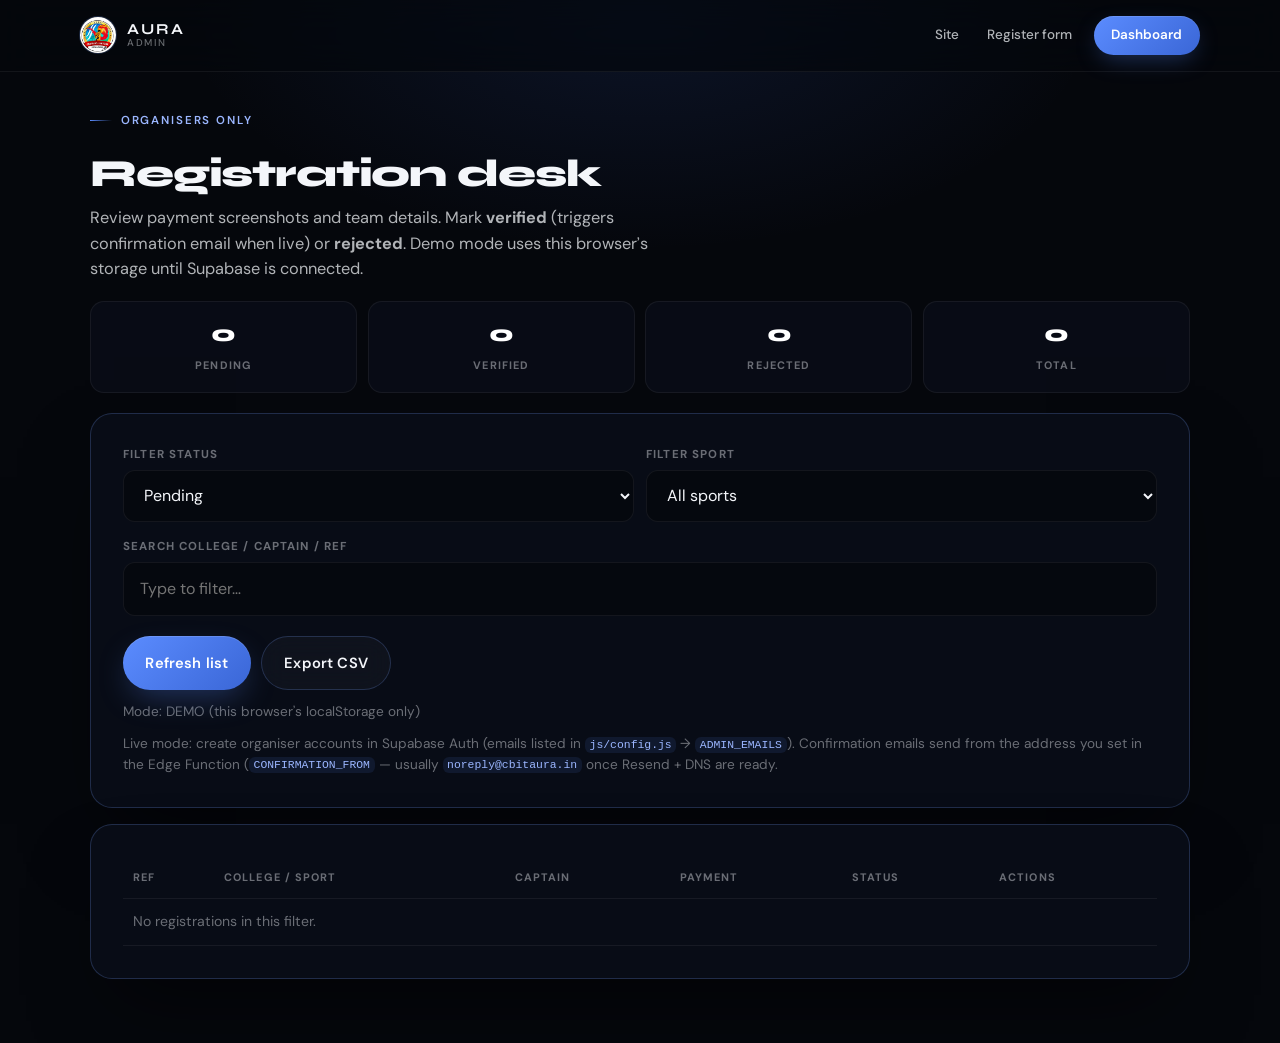
==== admin.html @ 7eddf004 "Hero logo-first montage, student coordinators, full reg pipeline - Rebuild hero: auditorium AURA smo" ====
<!DOCTYPE html>
<html lang="en">
  <head>
    <meta charset="UTF-8" />
    <meta name="viewport" content="width=device-width, initial-scale=1, viewport-fit=cover" />
    <title>Admin · AURA 2026 registrations</title>
    <meta name="robots" content="noindex, nofollow" />
    <meta name="theme-color" content="#05080f" />
    <link
      href="https://fonts.googleapis.com/css2?family=DM+Sans:wght@400;500;600;700&family=Outfit:wght@600;700&family=Syne:wght@700;800&display=swap"
      rel="stylesheet"
    />
    <link rel="stylesheet" href="css/styles.css" />
    <link rel="icon" href="assets/logo-kreeda.png" type="image/png" />
  </head>
  <body>
    <header class="nav scrolled">
      <div class="nav-inner">
        <a class="brand" href="index.html">
          <img src="assets/logo-kreeda.png" alt="" width="36" height="36" />
          <span class="brand-text"><strong>AURA</strong><span>Admin</span></span>
        </a>
        <nav class="nav-links">
          <a href="index.html">Site</a>
          <a href="register.html">Register form</a>
          <a class="nav-cta" href="admin.html">Dashboard</a>
        </nav>
      </div>
    </header>

    <main class="page-shell">
      <div class="container" style="max-width: 1100px">
        <p class="eyebrow">Organisers only</p>
        <h1 class="reg-page-title" style="font-size: clamp(1.7rem, 4vw, 2.4rem)">Registration desk</h1>
        <p class="reg-page-lead" style="margin-bottom: 1.25rem">
          Review payment screenshots and team details. Mark <strong>verified</strong> (triggers confirmation email when live)
          or <strong>rejected</strong>. Demo mode uses this browser’s storage until Supabase is connected.
        </p>

        <div class="admin-stats" id="admin-stats" aria-live="polite">
          <div class="admin-stat"><span class="n" id="stat-pending">0</span><span class="l">Pending</span></div>
          <div class="admin-stat"><span class="n" id="stat-verified">0</span><span class="l">Verified</span></div>
          <div class="admin-stat"><span class="n" id="stat-rejected">0</span><span class="l">Rejected</span></div>
          <div class="admin-stat"><span class="n" id="stat-total">0</span><span class="l">Total</span></div>
        </div>

        <div class="reg-card" style="margin-bottom: 1rem">
          <div class="field-row">
            <div class="field">
              <label for="filter-status">Filter status</label>
              <select id="filter-status">
                <option value="all">All</option>
                <option value="pending" selected>Pending</option>
                <option value="verified">Verified</option>
                <option value="rejected">Rejected</option>
              </select>
            </div>
            <div class="field">
              <label for="filter-sport">Filter sport</label>
              <select id="filter-sport">
                <option value="all">All sports</option>
              </select>
            </div>
          </div>
          <div class="field">
            <label for="search-q">Search college / captain / ref</label>
            <input id="search-q" type="search" placeholder="Type to filter…" autocomplete="off" />
          </div>
          <div class="form-actions">
            <button type="button" class="btn btn-primary" id="refresh-list">Refresh list</button>
            <button type="button" class="btn btn-ghost" id="export-csv">Export CSV</button>
          </div>
          <p class="form-note" id="admin-mode-label">Mode: —</p>
          <p class="form-note">
            Live mode: create organiser accounts in Supabase Auth (emails listed in <code>js/config.js</code> →
            <code>ADMIN_EMAILS</code>). Confirmation emails send from the address you set in the Edge Function
            (<code>CONFIRMATION_FROM</code> — usually <code>noreply@cbitaura.in</code> once Resend + DNS are ready.
          </p>
        </div>

        <div class="reg-card" style="overflow-x: auto">
          <table class="admin-table" id="admin-table">
            <thead>
              <tr>
                <th>Ref</th>
                <th>College / Sport</th>
                <th>Captain</th>
                <th>Payment</th>
                <th>Status</th>
                <th>Actions</th>
              </tr>
            </thead>
            <tbody id="admin-body">
              <tr>
                <td colspan="6" style="color: var(--text-3)">No rows yet.</td>
              </tr>
            </tbody>
          </table>
        </div>
      </div>
    </main>

    <script src="js/config.js"></script>
    <script src="js/admin.js"></script>
  </body>
</html>
---- css/styles.css ----
/* ============================================================
   AURA 2026 — world-class presentation layer
   Refined · cinematic · registration-led
   ============================================================ */

:root {
  --bg: #05070c;
  --bg-elevated: #0a0e16;
  --bg-card: rgba(14, 18, 28, 0.72);
  --surface: #0e1420;
  --line: rgba(255, 255, 255, 0.06);
  --line-strong: rgba(120, 160, 255, 0.22);
  --text: #f4f6fa;
  --text-2: rgba(244, 246, 250, 0.72);
  --text-3: rgba(244, 246, 250, 0.42);
  --blue: #5b8cff;
  --blue-deep: #3a66d6;
  --blue-soft: #9bb6ff;
  --glow: rgba(91, 140, 255, 0.35);
  --radius: 20px;
  --radius-sm: 12px;
  --radius-full: 999px;
  --font-display: "Syne", system-ui, sans-serif;
  --font-body: "DM Sans", system-ui, sans-serif;
  --font-num: "Outfit", system-ui, sans-serif;
  --max: 1120px;
  --nav-h: 72px;
  --ease: cubic-bezier(0.22, 1, 0.36, 1);
  --ease-out: cubic-bezier(0.16, 1, 0.3, 1);
  --shadow: 0 40px 80px -24px rgba(0, 0, 0, 0.55);
}

*, *::before, *::after { box-sizing: border-box; margin: 0; padding: 0; }
html {
  scroll-behavior: smooth;
  -webkit-font-smoothing: antialiased;
  -moz-osx-font-smoothing: grayscale;
  text-rendering: optimizeLegibility;
}
body {
  font-family: var(--font-body);
  background: var(--bg);
  color: var(--text);
  line-height: 1.55;
  overflow-x: hidden;
  min-height: 100vh;
  font-feature-settings: "ss01" on, "cv11" on;
}
::selection { background: rgba(91, 140, 255, 0.35); color: #fff; }
img, video { max-width: 100%; display: block; }
a { color: inherit; text-decoration: none; }
button { font: inherit; border: 0; background: none; cursor: pointer; color: inherit; }
ul { list-style: none; }
code {
  font-family: ui-monospace, SFMono-Regular, Menlo, monospace;
  font-size: 0.84em;
  color: var(--blue-soft);
  background: rgba(91, 140, 255, 0.1);
  padding: 0.12em 0.4em;
  border-radius: 6px;
}
.container {
  width: min(100% - clamp(1.5rem, 4vw, 2.75rem), var(--max));
  margin-inline: auto;
}

/* Preview banner (DNS not live yet) */
.preview-banner {
  position: relative;
  z-index: 200;
  background: linear-gradient(90deg, rgba(91, 140, 255, 0.16), rgba(91, 140, 255, 0.08));
  border-bottom: 1px solid var(--line-strong);
  font-size: 0.8rem;
  color: var(--text-2);
}
.preview-banner.is-hidden { display: none; }
.preview-banner-inner {
  width: min(100% - 1.5rem, var(--max));
  margin-inline: auto;
  padding: 0.55rem 0;
  display: flex;
  align-items: flex-start;
  justify-content: space-between;
  gap: 0.75rem;
  line-height: 1.4;
}
.preview-banner strong { color: var(--text); font-weight: 700; }
.preview-banner-close {
  flex-shrink: 0;
  width: 32px;
  height: 32px;
  border-radius: 8px;
  border: 1px solid var(--line);
  font-size: 1.25rem;
  line-height: 1;
  color: var(--text-2);
  display: flex;
  align-items: center;
  justify-content: center;
}
.preview-banner-close:hover { background: rgba(255, 255, 255, 0.06); color: var(--text); }

/* Body offset when banner visible */
body.has-preview-banner .nav { top: var(--preview-h, 0px); }
body.has-preview-banner .hero-cinematic { padding-top: calc(var(--nav-h) + var(--preview-h, 0px) + 2rem); }

/* Soft atmosphere — minimal, not noisy */
.noise {
  position: fixed; inset: 0; z-index: 9000; pointer-events: none;
  opacity: 0.025;
  background-image: url("data:image/svg+xml,%3Csvg viewBox='0 0 256 256' xmlns='http://www.w3.org/2000/svg'%3E%3Cfilter id='n'%3E%3CfeTurbulence type='fractalNoise' baseFrequency='0.8' numOctaves='4' stitchTiles='stitch'/%3E%3C/filter%3E%3Crect width='100%25' height='100%25' filter='url(%23n)'/%3E%3C/svg%3E");
  mix-blend-mode: overlay;
}
.bg-glow {
  position: fixed; width: 50vw; height: 50vw; border-radius: 50%;
  filter: blur(140px); pointer-events: none; z-index: 0; opacity: 0.12;
}
.bg-glow-1 { top: -20vw; right: -12vw; background: #2a4fbf; }
.bg-glow-2 { bottom: 0; left: -18vw; background: #1a2f70; opacity: 0.1; }

/* ─── NAV ─── */
.nav {
  position: fixed; inset: 0 0 auto; z-index: 100; height: var(--nav-h);
  display: flex; align-items: center;
  transition: background 0.4s var(--ease), border-color 0.4s, backdrop-filter 0.4s;
  border-bottom: 1px solid transparent;
}
.nav.scrolled {
  background: rgba(5, 7, 12, 0.72);
  backdrop-filter: blur(20px) saturate(1.4);
  -webkit-backdrop-filter: blur(20px) saturate(1.4);
  border-bottom-color: var(--line);
}
.nav-inner {
  width: min(100% - clamp(1.5rem, 4vw, 2.75rem), var(--max));
  margin-inline: auto;
  display: flex; align-items: center; justify-content: space-between; gap: 1.5rem;
}
.brand {
  display: flex; align-items: center; gap: 0.7rem;
  transition: opacity 0.25s;
}
.brand:hover { opacity: 0.85; }
.brand img {
  width: 36px; height: 36px; border-radius: 50%; object-fit: cover;
  box-shadow: 0 0 0 1px var(--line-strong);
}
.brand-text { display: flex; flex-direction: column; line-height: 1.05; }
.brand-text strong {
  font-family: var(--font-display);
  font-weight: 700; font-size: 0.95rem; letter-spacing: 0.12em;
}
.brand-text span {
  font-size: 0.62rem; letter-spacing: 0.16em; text-transform: uppercase;
  color: var(--text-3); font-weight: 500;
}
.nav-links { display: flex; align-items: center; gap: 0.15rem; }
.nav-links a {
  padding: 0.45rem 0.8rem;
  font-size: 0.84rem; font-weight: 500;
  color: var(--text-2);
  border-radius: var(--radius-full);
  transition: color 0.2s, background 0.2s;
}
.nav-links a:hover { color: var(--text); background: rgba(255, 255, 255, 0.04); }
.nav-cta {
  margin-left: 0.4rem !important;
  padding: 0.55rem 1.1rem !important;
  font-weight: 600 !important;
  color: #fff !important;
  background: linear-gradient(135deg, var(--blue) 0%, var(--blue-deep) 100%) !important;
  box-shadow: 0 1px 0 rgba(255, 255, 255, 0.12) inset, 0 8px 24px -6px var(--glow);
}
.nav-cta:hover {
  filter: brightness(1.06);
  background: linear-gradient(135deg, var(--blue) 0%, var(--blue-deep) 100%) !important;
}
.nav-toggle {
  display: none; width: 40px; height: 40px; border-radius: 10px;
  border: 1px solid var(--line); flex-direction: column;
  align-items: center; justify-content: center; gap: 5px;
}
.nav-toggle span {
  display: block; width: 16px; height: 1.5px; background: var(--text); border-radius: 2px;
  transition: transform 0.25s var(--ease);
}

/* ─── BUTTONS ─── */
.btn {
  position: relative; isolation: isolate; overflow: hidden;
  display: inline-flex; align-items: center; justify-content: center; gap: 0.5rem;
  padding: 0.9rem 1.4rem; border-radius: var(--radius-full);
  font-size: 0.92rem; font-weight: 600; letter-spacing: 0.01em;
  transition: transform 0.3s var(--ease), box-shadow 0.3s, background 0.3s, border-color 0.3s, color 0.3s;
}
.btn:hover { transform: translateY(-1px); }
.btn:active { transform: translateY(0); }
.btn-lg { padding: 1.05rem 1.65rem; font-size: 0.95rem; }
.btn-primary {
  color: #fff;
  background: linear-gradient(135deg, var(--blue), var(--blue-deep));
  box-shadow: 0 1px 0 rgba(255, 255, 255, 0.14) inset, 0 12px 32px -8px var(--glow);
}
.btn-primary:hover {
  box-shadow: 0 1px 0 rgba(255, 255, 255, 0.18) inset, 0 16px 40px -6px var(--glow);
}
.btn-shine {
  position: absolute; inset: 0; z-index: -1;
  background: linear-gradient(105deg, transparent 40%, rgba(255, 255, 255, 0.18) 50%, transparent 60%);
  transform: translateX(-120%);
  animation: shine 5s var(--ease) infinite;
}
@keyframes shine {
  0%, 65% { transform: translateX(-120%); }
  100% { transform: translateX(120%); }
}
.btn-ghost {
  color: var(--text);
  border: 1px solid var(--line-strong);
  background: rgba(255, 255, 255, 0.03);
  backdrop-filter: blur(12px);
}
.btn-ghost:hover {
  border-color: rgba(120, 160, 255, 0.4);
  background: rgba(91, 140, 255, 0.08);
}

/* ─── HERO ─── */
.hero-cinematic {
  position: relative; z-index: 1;
  min-height: 100vh; min-height: 100dvh;
  display: flex; align-items: flex-end;
  padding: calc(var(--nav-h) + 3rem) 0 4.5rem;
  overflow: hidden;
}
.hero-bg { position: absolute; inset: 0; }
.hero-bg-img, .hero-bg-video {
  position: absolute; inset: 0; width: 100%; height: 100%;
  object-fit: cover; object-position: center 40%;
  transform: scale(1.04);
  animation: heroDrift 28s ease-in-out infinite alternate;
}
@keyframes heroDrift {
  from { transform: scale(1.04) translate3d(0, 0, 0); }
  to { transform: scale(1.08) translate3d(0, -1.5%, 0); }
}
.hero-bg-video {
  opacity: 0;
  transition: opacity 0.8s var(--ease);
}
.hero-bg-video.is-on {
  opacity: 0.88 !important;
  filter: saturate(1.02) contrast(1.04) brightness(0.98);
}
.hero-bg-shade {
  position: absolute; inset: 0;
  /* Keep mid-frame clearer so trailer sport titles (KABADDI / FOOTBALL) stay legible;
     darken top for nav + bottom for site type stack */
  background:
    linear-gradient(180deg,
      rgba(5, 7, 12, 0.62) 0%,
      rgba(5, 7, 12, 0.22) 22%,
      rgba(5, 7, 12, 0.12) 42%,
      rgba(5, 7, 12, 0.35) 58%,
      rgba(5, 7, 12, 0.82) 78%,
      rgba(5, 7, 12, 0.97) 100%),
    linear-gradient(90deg, rgba(5, 7, 12, 0.55) 0%, rgba(5, 7, 12, 0.12) 38%, transparent 55%);
}
.hero-bg-vignette {
  position: absolute; inset: 0; pointer-events: none;
  box-shadow: inset 0 0 120px 40px rgba(5, 7, 12, 0.5);
}
/* Mobile: skip drift transform on video (iOS paint + lighter mobile file via JS) */
@media (max-width: 900px) {
  .hero-bg-video {
    transform: none !important;
    animation: none !important;
  }
  .hero-bg-img {
    transform: scale(1.02);
    animation: none;
  }
}
.hero-content {
  position: relative; z-index: 2;
  max-width: 720px;
}
.hero-top-row {
  display: flex; flex-wrap: wrap; align-items: center; gap: 0.85rem 1.25rem;
  margin-bottom: 1.75rem;
}
.live-pill {
  display: inline-flex; align-items: center; gap: 0.45rem;
  padding: 0.38rem 0.85rem; border-radius: var(--radius-full);
  border: 1px solid var(--line-strong);
  background: rgba(5, 7, 12, 0.45);
  backdrop-filter: blur(12px);
  font-size: 0.7rem; font-weight: 600; letter-spacing: 0.08em; text-transform: uppercase;
  color: var(--blue-soft);
}
.live-pill .dot, .badge-soon .dot {
  width: 6px; height: 6px; border-radius: 50%; background: var(--blue);
  box-shadow: 0 0 0 0 rgba(91, 140, 255, 0.5);
  animation: pulse 2s ease infinite;
}
@keyframes pulse {
  0% { box-shadow: 0 0 0 0 rgba(91, 140, 255, 0.45); }
  70% { box-shadow: 0 0 0 10px transparent; }
  100% { box-shadow: 0 0 0 0 transparent; }
}
.hero-host {
  font-size: 0.8rem; color: var(--text-3); font-weight: 500; letter-spacing: 0.02em;
}
.eyebrow {
  display: inline-flex; align-items: center; gap: 0.55rem;
  font-size: 0.72rem; font-weight: 600; letter-spacing: 0.16em; text-transform: uppercase;
  color: var(--blue-soft); margin-bottom: 1.1rem;
}
.eyebrow::before {
  content: ""; width: 22px; height: 1px;
  background: linear-gradient(90deg, var(--blue), transparent);
}
.hero-title {
  font-family: var(--font-display);
  font-weight: 800; line-height: 0.9; letter-spacing: -0.045em;
  margin-bottom: 1.35rem;
}
.hero-title-line {
  display: block;
  font-size: clamp(4.25rem, 13vw, 8.5rem);
  letter-spacing: -0.05em;
}
.hero-title-year {
  display: block;
  margin-top: 0.08em;
  font-size: clamp(2.4rem, 7vw, 4.25rem);
  font-weight: 700;
  letter-spacing: -0.03em;
  background: linear-gradient(135deg, #e8eeff 0%, var(--blue) 55%, var(--blue-deep) 100%);
  -webkit-background-clip: text; background-clip: text; color: transparent;
}
.hero-tagline {
  font-size: clamp(1.05rem, 2vw, 1.28rem);
  font-weight: 400; color: var(--text-2);
  max-width: 32ch; line-height: 1.5; margin-bottom: 2rem;
}
.hero-meta {
  display: flex; flex-wrap: wrap; width: fit-content; max-width: 100%;
  margin-bottom: 2rem;
  border: 1px solid var(--line);
  border-radius: 16px;
  background: rgba(5, 7, 12, 0.4);
  backdrop-filter: blur(16px);
  overflow: hidden;
}
.meta-block { padding: 0.95rem 1.3rem; min-width: 7.5rem; }
.meta-label {
  display: block; font-size: 0.62rem; font-weight: 600;
  letter-spacing: 0.14em; text-transform: uppercase;
  color: var(--text-3); margin-bottom: 0.3rem;
}
.meta-block strong {
  font-family: var(--font-num); font-size: 0.98rem; font-weight: 600; color: var(--text);
}
.meta-divider { width: 1px; align-self: stretch; background: var(--line); }
.hero-actions { display: flex; flex-wrap: wrap; gap: 0.75rem; }
.hero-scroll {
  position: absolute; right: clamp(1.25rem, 4vw, 2.5rem); bottom: 1.75rem; z-index: 2;
  display: flex; flex-direction: column; align-items: center; gap: 0.55rem;
  font-size: 0.62rem; font-weight: 600; letter-spacing: 0.2em; text-transform: uppercase;
  color: var(--text-3);
}
.scroll-line {
  width: 1px; height: 40px;
  background: linear-gradient(180deg, var(--blue), transparent);
  animation: scrollLine 2.2s ease-in-out infinite;
}
@keyframes scrollLine {
  0%, 100% { opacity: 0.35; transform: scaleY(0.65); transform-origin: top; }
  50% { opacity: 1; transform: scaleY(1); }
}

/* ─── MARQUEE ─── */
.marquee {
  position: relative; z-index: 2;
  border-block: 1px solid var(--line);
  background: rgba(8, 10, 16, 0.9);
  overflow: hidden; padding: 0.85rem 0;
}
.marquee-track {
  display: flex; gap: 1.75rem; width: max-content;
  animation: marquee 40s linear infinite;
  /* Match trailer sport title cards: bold condensed uppercase */
  font-family: var(--font-display);
  font-size: 0.78rem; font-weight: 800; letter-spacing: 0.28em;
  text-transform: uppercase; color: rgba(244, 246, 250, 0.38);
}
.marquee-track span:nth-child(odd) {
  color: rgba(255, 255, 255, 0.78);
  text-shadow: 0 2px 18px rgba(0, 0, 0, 0.45);
}
@keyframes marquee {
  from { transform: translateX(0); }
  to { transform: translateX(-50%); }
}

/* ─── SECTIONS ─── */
.section { position: relative; z-index: 1; padding: clamp(4.5rem, 10vw, 7.5rem) 0; }
.section-head { margin-bottom: clamp(2rem, 4vw, 3rem); max-width: 560px; }
.section-head h2, .stats-band-head h2 {
  font-family: var(--font-display);
  font-size: clamp(1.9rem, 4vw, 3rem);
  font-weight: 750; letter-spacing: -0.035em; line-height: 1.1;
  margin-bottom: 0.85rem;
}
.section-head p, .section-head .lead {
  color: var(--text-2); font-size: 1.05rem; line-height: 1.6;
}
.lead { font-size: 1.12rem !important; color: var(--text-2) !important; }
.section-light {
  background: linear-gradient(180deg, #f5f7fb 0%, #e9eef7 100%);
  color: #0c1220;
}
.section-light .section-head p { color: #5a6785; }
.section-light .eyebrow { color: var(--blue-deep); }
.section-light .eyebrow::before { background: linear-gradient(90deg, var(--blue-deep), transparent); }
.section-head.dark h2 { color: #0c1220; }

/* ─── ABOUT ─── */
.about-split {
  display: grid; grid-template-columns: 1.05fr 0.95fr; gap: clamp(2rem, 5vw, 4rem);
  align-items: start; margin-bottom: clamp(2.5rem, 5vw, 4rem);
}
.about-points { display: grid; gap: 0.75rem; }
.about-point {
  display: grid; grid-template-columns: 2.5rem 1fr; gap: 0.85rem;
  padding: 1.25rem 1.3rem;
  border-radius: var(--radius);
  border: 1px solid var(--line);
  background: var(--bg-card);
  backdrop-filter: blur(8px);
  transition: border-color 0.35s var(--ease), transform 0.35s var(--ease), background 0.35s;
}
.about-point:hover {
  border-color: var(--line-strong);
  background: rgba(18, 24, 38, 0.85);
  transform: translateX(3px);
}
.ap-num {
  font-family: var(--font-num); font-size: 0.8rem; font-weight: 600;
  color: var(--blue); letter-spacing: 0.06em; padding-top: 0.2rem;
}
.about-point h3 {
  font-family: var(--font-display); font-size: 1.05rem; font-weight: 700;
  letter-spacing: -0.02em; margin-bottom: 0.3rem;
}
.about-point p { color: var(--text-2); font-size: 0.92rem; line-height: 1.5; }
.cinema-strip {
  display: grid; grid-template-columns: 1.15fr 0.9fr 1.05fr; gap: 0.85rem;
}
.cinema-frame {
  position: relative; border-radius: 18px; overflow: hidden;
  border: 1px solid var(--line); min-height: 260px;
  box-shadow: var(--shadow);
}
.cinema-frame.tall { min-height: 320px; transform: translateY(-12px); }
.cinema-frame img {
  width: 100%; height: 100%; object-fit: cover;
  transition: transform 0.9s var(--ease-out);
}
.cinema-frame:hover img { transform: scale(1.04); }
.cinema-frame figcaption { display: none; }

/* Follow us on Instagram — dual pages */
.ig-follow {
  display: flex;
  flex-wrap: wrap;
  align-items: center;
  justify-content: space-between;
  gap: 1.25rem 1.75rem;
  margin-top: 2.25rem;
  padding: 1.4rem 1.5rem;
  border-radius: 18px;
  border: 1px solid var(--line);
  background: rgba(12, 16, 26, 0.72);
}
.ig-follow-copy h3 {
  font-family: var(--font-display);
  font-size: 1.2rem;
  font-weight: 700;
  letter-spacing: -0.02em;
  margin: 0.2rem 0 0.3rem;
}
.ig-follow-copy p { color: var(--text-2); font-size: 0.92rem; }
.ig-follow-links {
  display: flex;
  flex-wrap: wrap;
  gap: 0.65rem;
}
.ig-chip {
  display: inline-flex;
  align-items: center;
  gap: 0.75rem;
  padding: 0.7rem 1rem 0.7rem 0.75rem;
  border-radius: 999px;
  border: 1px solid var(--line-strong);
  background: rgba(91, 140, 255, 0.08);
  transition: border-color 0.25s, background 0.25s, transform 0.25s;
}
.ig-chip:hover {
  border-color: rgba(120, 160, 255, 0.5);
  background: rgba(91, 140, 255, 0.14);
  transform: translateY(-1px);
}
.ig-chip-mark {
  width: 34px; height: 34px; border-radius: 50%;
  display: flex; align-items: center; justify-content: center;
  font-size: 0.65rem; font-weight: 800; letter-spacing: 0.04em;
  color: #fff;
  background: linear-gradient(135deg, #f58529, #dd2a7b 45%, #8134af 70%, #515bd4);
}
.ig-chip strong {
  display: block;
  font-size: 0.9rem;
  font-weight: 700;
  letter-spacing: 0.01em;
}
.ig-chip em {
  display: block;
  font-style: normal;
  font-size: 0.72rem;
  color: var(--text-3);
  margin-top: 0.1rem;
}
.reg-ig { margin-top: 1.15rem; }

/* ─── STATS ─── */
.stats-band {
  position: relative; z-index: 1;
  padding: clamp(3.5rem, 8vw, 5.5rem) 0;
  background:
    radial-gradient(ellipse 70% 100% at 50% 0%, rgba(59, 102, 214, 0.1), transparent 55%),
    var(--bg);
  border-block: 1px solid var(--line);
}
.stats-band-head { margin-bottom: 2.25rem; max-width: 480px; }
.stats-row {
  display: grid; grid-template-columns: repeat(6, 1fr);
  gap: 1px; background: var(--line);
  border: 1px solid var(--line); border-radius: 18px; overflow: hidden;
}
.stat-xl {
  background: var(--bg-elevated);
  padding: 1.6rem 0.9rem; text-align: center;
  transition: background 0.3s;
}
.stat-xl:hover { background: #101624; }
.stat-xl-num {
  display: block;
  font-family: var(--font-num);
  font-size: clamp(1.35rem, 2.4vw, 1.9rem);
  font-weight: 700; letter-spacing: -0.03em;
  color: var(--text); margin-bottom: 0.35rem;
  font-variant-numeric: tabular-nums;
}
.stat-xl-label {
  font-size: 0.68rem; font-weight: 600; letter-spacing: 0.08em;
  text-transform: uppercase; color: var(--text-3);
}

/* ─── EDITIONS / FILM ─── */
.editions {
  background: linear-gradient(180deg, var(--bg) 0%, #080b12 50%, var(--bg) 100%);
}

/* Curated film layout — 1 feature + 2 sides (not a wall of loops) */
.film-layout {
  display: grid;
  grid-template-columns: 1.45fr 0.9fr;
  gap: 1rem;
  align-items: stretch;
}
.film-feature {
  border-radius: 20px;
  overflow: hidden;
  border: 1px solid var(--line);
  background: rgba(10, 14, 22, 0.9);
  box-shadow: var(--shadow);
}
.film-feature-player {
  position: relative;
  aspect-ratio: 16 / 10;
  background: #05070c;
}
.film-feature-player video {
  width: 100%; height: 100%;
  object-fit: cover;
  display: block;
  filter: saturate(0.95) contrast(1.02);
}
/* soft edge wash so any residual on-screen titles don’t clash with site UI */
.film-feature-player::after {
  content: "";
  position: absolute; inset: 0;
  pointer-events: none;
  background:
    linear-gradient(180deg, rgba(5, 7, 12, 0.2) 0%, transparent 18%, transparent 78%, rgba(5, 7, 12, 0.45) 100%),
    radial-gradient(ellipse 90% 70% at 50% 50%, transparent 55%, rgba(5, 7, 12, 0.25) 100%);
}
.film-feature-meta { padding: 1.25rem 1.4rem 1.4rem; }
.film-feature-meta h3 {
  font-family: var(--font-display);
  font-size: 1.25rem; font-weight: 700; letter-spacing: -0.02em;
  margin: 0.35rem 0 0.4rem;
}
.film-feature-meta p { color: var(--text-2); font-size: 0.92rem; line-height: 1.5; }
.film-label {
  display: inline-block;
  font-size: 0.62rem; font-weight: 700; letter-spacing: 0.14em;
  text-transform: uppercase; color: var(--blue-soft);
  margin-bottom: 0.25rem;
}
.film-side { display: grid; gap: 0.85rem; }
.film-side-card {
  display: grid; grid-template-rows: 1fr auto;
  border-radius: 16px; overflow: hidden;
  border: 1px solid var(--line);
  background: rgba(12, 16, 26, 0.8);
  transition: border-color 0.35s, transform 0.4s var(--ease-out);
  min-height: 0;
}
.film-side-card:hover {
  border-color: var(--line-strong);
  transform: translateY(-2px);
}
.film-side-media {
  position: relative;
  aspect-ratio: 16 / 10;
  background: #080b12;
  overflow: hidden;
}
/* Always-visible thumbnail — exact cover fit, no double-grading */
.film-side-media .film-thumb {
  position: absolute;
  inset: 0;
  width: 100%;
  height: 100%;
  object-fit: cover;
  object-position: center center;
  z-index: 0;
  pointer-events: none;
  display: block;
}
.film-side-media video {
  position: absolute; inset: 0;
  width: 100%; height: 100%;
  object-fit: cover;
  object-position: center center;
  opacity: 0;
  z-index: 1;
  transition: opacity 0.45s ease;
  /* light grade so clip matches pre-graded thumb */
  filter: brightness(0.96) saturate(0.96) contrast(1.02);
}
.film-side-media video.is-ready { opacity: 1; }
.film-side-media::after {
  content: "";
  position: absolute; inset: 0; z-index: 2;
  pointer-events: none;
  background: linear-gradient(180deg, rgba(5, 7, 12, 0.12) 0%, transparent 35%, rgba(5, 7, 12, 0.55) 100%);
}
.watch-play {
  position: absolute; z-index: 3;
  left: 50%; top: 50%; transform: translate(-50%, -50%);
  width: 44px; height: 44px; border-radius: 50%;
  display: flex; align-items: center; justify-content: center;
  background: rgba(5, 7, 12, 0.55);
  border: 1px solid var(--line-strong);
  backdrop-filter: blur(10px);
  font-size: 0.8rem; color: #fff;
  pointer-events: none;
  transition: transform 0.3s, background 0.3s;
}
.film-side-card:hover .watch-play {
  transform: translate(-50%, -50%) scale(1.06);
  background: rgba(91, 140, 255, 0.35);
}
.film-side-body { padding: 1rem 1.15rem 1.15rem; }
.film-side-body strong {
  display: block;
  font-family: var(--font-display);
  font-size: 1.05rem; font-weight: 700;
  margin: 0.25rem 0 0.45rem;
}
.watch-link { font-size: 0.8rem; font-weight: 600; color: var(--blue-soft); }

/* About cinema frames with optional video */
.cinema-frame.media-live video {
  position: absolute; inset: 0;
  width: 100%; height: 100%;
  object-fit: cover;
  opacity: 0;
  transition: opacity 0.6s;
  z-index: 1;
  filter: brightness(0.9) saturate(0.92);
}
.cinema-frame.media-live video.is-ready { opacity: 1; }
.cinema-frame.media-live video.is-ready + .media-fallback { opacity: 0; }
.cinema-frame .media-fallback {
  width: 100%; height: 100%; object-fit: cover;
  transition: opacity 0.5s;
}
.cinema-frame.media-live::after {
  content: "";
  position: absolute; inset: 0; z-index: 1;
  pointer-events: none;
  background: linear-gradient(180deg, rgba(5, 7, 12, 0.25) 0%, transparent 35%, rgba(5, 7, 12, 0.75) 100%);
}
.cinema-frame figcaption { z-index: 2; }

/* Sport cards — real match footage on hover / in-view */
.sport-media video {
  position: absolute; inset: 0; z-index: 1;
  width: 100%; height: 100%;
  object-fit: cover;
  opacity: 0;
  transition: opacity 0.45s var(--ease);
  pointer-events: none;
  /* dim center slightly so burned-in video titles don’t fight card headings */
  filter: saturate(0.95) brightness(0.94);
}
.sport-media::before {
  content: "";
  position: absolute; inset: 0; z-index: 2;
  pointer-events: none;
  background:
    linear-gradient(180deg, rgba(5, 7, 12, 0.15) 0%, transparent 30%, transparent 55%, rgba(5, 7, 12, 0.55) 100%),
    radial-gradient(ellipse 85% 60% at 50% 40%, rgba(5, 7, 12, 0.2), transparent 70%);
  opacity: 0;
  transition: opacity 0.45s var(--ease);
}
.sport-card:hover .sport-media::before,
.sport-media:has(video.is-playing)::before { opacity: 1; }
.sport-media video.is-ready.is-playing { opacity: 1; }
.sport-card:hover .sport-media video.is-ready { opacity: 1; }
.sport-media::after { z-index: 2; }

@media (max-width: 900px) {
  .film-layout { grid-template-columns: 1fr; }
}

/* ─── SPORTS ─── */
.filters { display: flex; flex-wrap: wrap; gap: 0.45rem; margin-bottom: 1.6rem; }
.filter-btn {
  padding: 0.5rem 1rem; border-radius: var(--radius-full);
  border: 1px solid rgba(12, 18, 32, 0.08);
  background: rgba(255, 255, 255, 0.8); color: #4a5670;
  font-size: 0.82rem; font-weight: 600;
  transition: all 0.25s var(--ease);
}
.filter-btn:hover { border-color: rgba(58, 102, 214, 0.35); color: var(--blue-deep); }
.filter-btn.active {
  color: #fff; border-color: transparent;
  background: linear-gradient(135deg, var(--blue), var(--blue-deep));
  box-shadow: 0 8px 20px -6px rgba(58, 102, 214, 0.4);
}
.sports-grid {
  display: grid; grid-template-columns: repeat(3, 1fr);
  gap: 0.9rem;
}
.sport-card {
  display: flex; flex-direction: column;
  border-radius: 18px; overflow: hidden;
  background: #fff;
  border: 1px solid rgba(12, 18, 32, 0.05);
  box-shadow: 0 12px 40px -16px rgba(12, 24, 48, 0.18);
  transition: transform 0.45s var(--ease-out), box-shadow 0.45s var(--ease);
}
.sport-card:hover {
  transform: translateY(-6px);
  box-shadow: 0 28px 50px -18px rgba(12, 24, 48, 0.28);
}
.sport-card.hidden { display: none; }
.sport-media {
  position: relative; aspect-ratio: 16 / 11; overflow: hidden; background: #0a0e16;
}
.sport-media img {
  width: 100%; height: 100%; object-fit: cover;
  transition: transform 0.7s var(--ease-out);
}
.sport-card:hover .sport-media img { transform: scale(1.06); }
.sport-media::after {
  content: ""; position: absolute; inset: 0;
  background: linear-gradient(180deg, transparent 55%, rgba(5, 7, 12, 0.35));
}
.sport-body {
  padding: 1.15rem 1.2rem 1.25rem;
  display: flex; flex-direction: column; gap: 0.5rem; flex: 1;
}
.sport-body h3 {
  font-family: var(--font-display); font-size: 1.2rem; font-weight: 700;
  letter-spacing: -0.02em; color: #0c1220;
}
.sport-tags { display: flex; flex-wrap: wrap; gap: 0.35rem; }
.tag {
  font-size: 0.65rem; font-weight: 700; letter-spacing: 0.06em;
  text-transform: uppercase; padding: 0.25rem 0.5rem; border-radius: var(--radius-full);
}
.tag-men { background: rgba(58, 102, 214, 0.1); color: #2a57b0; }
.tag-women { background: rgba(180, 80, 160, 0.1); color: #9a3a88; }
.tag-outdoor { background: rgba(30, 130, 95, 0.1); color: #187a52; }
.tag-indoor { background: rgba(110, 85, 190, 0.1); color: #5540a8; }
.sport-body p { font-size: 0.88rem; color: #5a6785; line-height: 1.5; }
.sport-foot {
  margin-top: auto; padding-top: 0.7rem;
  display: flex; justify-content: space-between; gap: 0.5rem;
  border-top: 1px solid rgba(12, 18, 32, 0.06);
  font-size: 0.75rem; font-weight: 600;
}
.sport-foot .soon { color: var(--blue-deep); }
.sport-foot .type { color: #8a96b0; font-weight: 500; }

/* ─── SCHEDULE ─── */
.schedule-grid { display: grid; grid-template-columns: repeat(3, 1fr); gap: 0.9rem; }
.day-card {
  position: relative; overflow: hidden;
  padding: 1.6rem; min-height: 260px;
  border-radius: 18px; border: 1px solid var(--line);
  background: linear-gradient(165deg, rgba(18, 24, 38, 0.9), rgba(8, 10, 16, 0.95));
  transition: transform 0.4s var(--ease), border-color 0.4s;
}
.day-card:hover { transform: translateY(-4px); border-color: var(--line-strong); }
.day-card::before {
  content: ""; position: absolute; top: 0; left: 0; right: 0; height: 2px;
  background: linear-gradient(90deg, var(--blue), transparent 70%);
  opacity: 0.8;
}
.day-card.featured {
  border-color: var(--line-strong);
  box-shadow: 0 24px 48px -20px var(--glow);
}
.day-card .day-num {
  font-family: var(--font-display); font-size: 0.7rem; font-weight: 700;
  letter-spacing: 0.16em; text-transform: uppercase; color: var(--blue-soft);
  margin-bottom: 0.55rem;
}
.day-card h3 {
  font-family: var(--font-display); font-size: 1.35rem; font-weight: 700;
  letter-spacing: -0.02em; margin-bottom: 0.3rem;
}
.day-card .date { color: var(--text-3); font-size: 0.88rem; margin-bottom: 1.15rem; }
.day-card li {
  display: flex; gap: 0.6rem; font-size: 0.9rem; color: var(--text-2);
  margin-bottom: 0.45rem;
}
.day-card li::before {
  content: ""; width: 5px; height: 5px; margin-top: 0.5rem; border-radius: 50%;
  background: var(--blue); flex-shrink: 0; opacity: 0.85;
}

/* ─── REGISTER ─── */
.register-cinema {
  position: relative; overflow: hidden;
  display: grid; grid-template-columns: 1.4fr 0.7fr; gap: 2rem; align-items: center;
  padding: clamp(1.75rem, 4vw, 2.75rem);
  border-radius: 24px; border: 1px solid var(--line-strong);
  box-shadow: var(--shadow);
}
.register-cinema-bg { position: absolute; inset: 0; z-index: 0; }
.register-cinema-bg img {
  width: 100%; height: 100%; object-fit: cover; opacity: 0.18; filter: saturate(0.75);
}
.register-cinema::before {
  content: ""; position: absolute; inset: 0; z-index: 1;
  background:
    radial-gradient(circle at 100% 0%, rgba(91, 140, 255, 0.22), transparent 42%),
    linear-gradient(140deg, rgba(6, 9, 16, 0.96), rgba(5, 7, 12, 0.94));
}
.register-cinema-content, .qr-box { position: relative; z-index: 2; }
.register-cinema h2 {
  font-family: var(--font-display);
  font-size: clamp(1.85rem, 3.8vw, 2.75rem);
  font-weight: 750; letter-spacing: -0.035em; line-height: 1.12;
  margin-bottom: 0.9rem;
}
.reg-lead {
  color: var(--text-2); max-width: 46ch; margin-bottom: 1.2rem; font-size: 1.02rem;
}
.checklist { display: grid; gap: 0.55rem; margin-bottom: 1.4rem; }
.checklist li {
  display: flex; gap: 0.65rem; color: var(--text-2); font-size: 0.92rem;
}
.checklist li::before {
  content: "✓"; color: var(--blue-soft); font-weight: 700; font-size: 0.85rem;
}
.reg-cta-row { display: flex; flex-wrap: wrap; align-items: center; gap: 0.85rem; }
.badge-soon {
  display: inline-flex; align-items: center; gap: 0.45rem;
  padding: 0.6rem 1rem; border-radius: var(--radius-full);
  border: 1px solid var(--line-strong);
  background: rgba(91, 140, 255, 0.08);
  color: var(--blue-soft); font-size: 0.75rem; font-weight: 700;
  letter-spacing: 0.06em; text-transform: uppercase;
}
.qr-box {
  justify-self: center; text-align: center; padding: 1.35rem;
  border-radius: 18px; border: 1px solid var(--line);
  background: rgba(255, 255, 255, 0.03);
}
.qr-box img {
  width: 168px; height: 168px; margin: 0 auto 0.8rem;
  border-radius: 12px; background: #080b12;
}
.qr-box strong { display: block; font-size: 0.92rem; margin-bottom: 0.2rem; }
.qr-box p { font-size: 0.8rem; color: var(--text-3); }

/* ─── CONTACT ─── */
.contact-grid { display: grid; grid-template-columns: 1fr 1fr; gap: 0.85rem; }
.contact-card {
  padding: 1.45rem; border-radius: 16px; border: 1px solid var(--line);
  background: rgba(12, 16, 26, 0.65);
  transition: border-color 0.3s, transform 0.35s var(--ease);
}
.contact-card:hover { border-color: var(--line-strong); transform: translateY(-2px); }
.contact-card h3 {
  font-family: var(--font-display); font-size: 1rem; font-weight: 700;
  letter-spacing: -0.01em; margin-bottom: 0.4rem;
}
.contact-card p { color: var(--text-2); font-size: 0.92rem; line-height: 1.55; }
.contact-card a { color: var(--blue-soft); font-weight: 600; }
.contact-card a:hover { text-decoration: underline; text-underline-offset: 3px; }

/* ─── FOOTER ─── */
.footer {
  position: relative; z-index: 1;
  padding: 2.75rem 0 1.75rem;
  border-top: 1px solid var(--line);
  background: #03050a;
}
.footer-top {
  display: flex; flex-wrap: wrap; justify-content: space-between; gap: 1.75rem;
  margin-bottom: 1.75rem;
}
.footer-brand { display: flex; align-items: center; gap: 0.8rem; }
.footer-brand img { width: 44px; height: 44px; border-radius: 50%; object-fit: cover; }
.footer-brand h3 {
  font-family: var(--font-display); font-size: 1.05rem; font-weight: 700; letter-spacing: 0.04em;
}
.footer-brand p { color: var(--text-3); font-size: 0.82rem; }
.footer-links { display: flex; flex-wrap: wrap; gap: 0.4rem 1.15rem; align-items: center; }
.footer-links a { color: var(--text-3); font-size: 0.86rem; font-weight: 500; }
.footer-links a:hover { color: var(--blue-soft); }
.footer-bottom {
  display: flex; flex-wrap: wrap; justify-content: space-between; gap: 0.65rem;
  padding-top: 1.15rem; border-top: 1px solid rgba(255, 255, 255, 0.04);
  color: var(--text-3); font-size: 0.78rem;
}

/* ─── REVEAL ─── */
.reveal {
  opacity: 0;
  transform: translateY(22px);
  transition: opacity 0.9s var(--ease-out), transform 0.9s var(--ease-out);
}
.reveal.visible { opacity: 1; transform: none; }

/* Stagger children when parent visible */
.reveal.visible .about-point:nth-child(1) { transition-delay: 0.05s; }
.reveal.visible .about-point:nth-child(2) { transition-delay: 0.12s; }
.reveal.visible .about-point:nth-child(3) { transition-delay: 0.19s; }

@media (prefers-reduced-motion: reduce) {
  html { scroll-behavior: auto; }
  .hero-bg-img, .hero-bg-video, .marquee-track, .scroll-line, .btn-shine, .live-pill .dot {
    animation: none !important;
  }
  .reveal { opacity: 1; transform: none; transition: none; }
}

/* ─── RESPONSIVE ─── */
@media (max-width: 1000px) {
  .about-split, .editions-layout, .register-cinema { grid-template-columns: 1fr; }
  .cinema-strip { grid-template-columns: 1fr; }
  .cinema-frame.tall { transform: none; min-height: 220px; }
  .stats-row { grid-template-columns: repeat(3, 1fr); }
  .sports-grid, .schedule-grid { grid-template-columns: repeat(2, 1fr); }
  .qr-box { justify-self: stretch; }
}
@media (max-width: 720px) {
  :root { --nav-h: 64px; }

  .nav-links {
    position: fixed;
    top: calc(var(--nav-h) + var(--preview-h, 0px));
    left: 0; right: 0;
    max-height: calc(100dvh - var(--nav-h) - var(--preview-h, 0px));
    overflow-y: auto;
    background: rgba(5, 7, 12, 0.98);
    backdrop-filter: blur(20px);
    -webkit-backdrop-filter: blur(20px);
    flex-direction: column;
    align-items: stretch;
    padding: 0.65rem 0.85rem 1.25rem;
    border-bottom: 1px solid var(--line);
    transform: translateY(-120%);
    opacity: 0;
    pointer-events: none;
    transition: transform 0.35s var(--ease), opacity 0.35s;
  }
  .nav-links.open { transform: none; opacity: 1; pointer-events: auto; }
  .nav-links a {
    padding: 0.95rem 1rem;
    font-size: 1rem;
    min-height: 48px;
    display: flex;
    align-items: center;
  }
  .nav-toggle {
    display: flex;
    min-width: 44px;
    min-height: 44px;
  }
  .nav-cta {
    margin-left: 0 !important;
    margin-top: 0.35rem;
    text-align: center;
    justify-content: center;
  }

  .hero-cinematic {
    min-height: 100svh;
    padding: calc(var(--nav-h) + var(--preview-h, 0px) + 0.85rem) 0 1.5rem;
    align-items: flex-end;
  }
  .hero-content { max-width: none; }
  .hero-top-row { margin-bottom: 1rem; gap: 0.6rem 1rem; }
  .hero-eye, .eyebrow { margin-bottom: 0.6rem; }
  .hero-title { margin-bottom: 0.75rem; }
  .hero-title-line { font-size: clamp(3rem, 16vw, 4.5rem); }
  .hero-title-year { font-size: clamp(1.7rem, 9vw, 2.4rem); }
  .hero-tagline {
    font-size: 0.92rem;
    max-width: none;
    margin-bottom: 1.1rem;
    line-height: 1.4;
  }
  .hero-tagline br { display: none; }
  .hero-meta {
    width: 100%;
    display: grid;
    grid-template-columns: repeat(3, 1fr);
    margin-bottom: 1.1rem;
  }
  .meta-block {
    min-width: 0;
    width: 100%;
    padding: 0.6rem 0.55rem;
  }
  .meta-label { font-size: 0.55rem; margin-bottom: 0.2rem; }
  .meta-block strong { font-size: 0.78rem; line-height: 1.25; display: block; }
  .meta-divider { display: none; }
  .meta-block:not(:last-child) { border-right: 1px solid var(--line); }
  .hero-actions {
    width: 100%;
    flex-direction: column;
    gap: 0.6rem;
  }
  .hero-actions .btn {
    width: 100%;
    min-height: 46px;
  }
  .hero-scroll { display: none; }

  .section { padding: 3.5rem 0; }
  .section-head h2, .stats-band-head h2 {
    font-size: clamp(1.7rem, 7vw, 2.2rem);
  }

  .stats-row,
  .sports-grid,
  .schedule-grid,
  .contact-grid {
    grid-template-columns: 1fr;
  }
  .stat-xl { padding: 1.25rem 1rem; }
  .stat-xl-num { font-size: 1.55rem; }

  .ig-follow {
    flex-direction: column;
    align-items: stretch;
    padding: 1.15rem 1.1rem;
  }
  .ig-follow-links { width: 100%; flex-direction: column; }
  .ig-chip { width: 100%; }

  .register-cinema { padding: 1.25rem; border-radius: 18px; }
  .register-cinema h2 { font-size: 1.55rem; }
  .reg-cta-row { flex-direction: column; align-items: stretch; }
  .btn-lg { width: 100%; min-height: 48px; }
  .qr-box { width: 100%; }
  .qr-box img { width: 150px; height: 150px; }

  .day-card { min-height: 0; }
  .film-feature-player { aspect-ratio: 16 / 11; }
  .cinema-frame { min-height: 200px; }
  .marquee-track { font-size: 0.68rem; letter-spacing: 0.18em; gap: 1.1rem; }

  .footer-top { flex-direction: column; align-items: flex-start; }
  .footer-bottom { flex-direction: column; gap: 0.4rem; }
  .preview-banner-inner { font-size: 0.74rem; padding: 0.65rem 0; }
}

@media (max-width: 400px) {
  .hero-title-line { letter-spacing: -0.04em; }
  .brand-text span { display: none; }
}

/* ============================================================
   POST-HERO LEVEL-UP — denser polish for conversion
   (Hero styles above left intact)
   ============================================================ */

.section {
  position: relative;
}
.section::before {
  content: "";
  position: absolute;
  left: 50%;
  top: 0;
  width: min(720px, 70vw);
  height: 1px;
  transform: translateX(-50%);
  background: linear-gradient(90deg, transparent, rgba(91, 140, 255, 0.35), transparent);
  opacity: 0.7;
  pointer-events: none;
}
.hero-cinematic + .marquee + .section::before,
.marquee + .section::before { opacity: 0.5; }

.section-head .eyebrow {
  margin-bottom: 0.85rem;
}
.section-head h2 {
  background: linear-gradient(135deg, #fff 0%, #dce6ff 55%, #9bb6ff 100%);
  -webkit-background-clip: text;
  background-clip: text;
  color: transparent;
}
.section-light .section-head h2,
.section-head.dark h2 {
  background: linear-gradient(135deg, #0c1220 0%, #1a2a4a 60%, #2a57b0 100%);
  -webkit-background-clip: text;
  background-clip: text;
  color: transparent;
}

/* Glass panels */
.about-point,
.contact-card,
.day-card,
.stat-xl,
.ig-follow,
.film-feature,
.film-side-card {
  box-shadow: 0 0 0 1px rgba(255,255,255,0.03) inset, 0 24px 50px -30px rgba(0,0,0,0.55);
}

.about-point {
  position: relative;
  overflow: hidden;
}
.about-point::after {
  content: "";
  position: absolute;
  inset: auto -20% -40% auto;
  width: 120px; height: 120px;
  background: radial-gradient(circle, rgba(91,140,255,0.18), transparent 70%);
  pointer-events: none;
}

.stat-xl-num {
  background: linear-gradient(180deg, #fff, #9bb6ff);
  -webkit-background-clip: text;
  background-clip: text;
  color: transparent;
}

.sport-card {
  position: relative;
  overflow: hidden;
}
.sport-card::before {
  content: "";
  position: absolute;
  inset: 0;
  border-radius: inherit;
  padding: 1px;
  background: linear-gradient(145deg, rgba(91,140,255,0.35), transparent 40%, transparent 60%, rgba(91,140,255,0.15));
  -webkit-mask: linear-gradient(#fff 0 0) content-box, linear-gradient(#fff 0 0);
  mask: linear-gradient(#fff 0 0) content-box, linear-gradient(#fff 0 0);
  -webkit-mask-composite: xor;
  mask-composite: exclude;
  pointer-events: none;
  opacity: 0;
  transition: opacity 0.35s;
  z-index: 3;
}
.sport-card:hover::before { opacity: 1; }

.day-card.featured {
  background:
    radial-gradient(ellipse 80% 60% at 100% 0%, rgba(91,140,255,0.2), transparent 55%),
    linear-gradient(165deg, rgba(22, 32, 55, 0.95), rgba(8, 10, 16, 0.98));
}

/* Registration path teaser on home */
.reg-path {
  display: grid;
  grid-template-columns: repeat(4, 1fr);
  gap: 0.75rem;
  margin: 1.5rem 0 1.75rem;
}
.reg-path-step {
  position: relative;
  padding: 1.1rem 1rem;
  border-radius: 16px;
  border: 1px solid var(--line);
  background: rgba(8, 12, 22, 0.65);
  backdrop-filter: blur(10px);
}
.reg-path-step .n {
  font-family: var(--font-num);
  font-size: 0.72rem;
  font-weight: 700;
  letter-spacing: 0.12em;
  color: var(--blue-soft);
  margin-bottom: 0.45rem;
}
.reg-path-step h4 {
  font-family: var(--font-display);
  font-size: 0.98rem;
  font-weight: 700;
  margin-bottom: 0.3rem;
  letter-spacing: -0.02em;
}
.reg-path-step p {
  font-size: 0.8rem;
  color: var(--text-3);
  line-height: 1.45;
}
@media (max-width: 900px) {
  .reg-path { grid-template-columns: 1fr 1fr; }
}
@media (max-width: 520px) {
  .reg-path { grid-template-columns: 1fr; }
}

/* Register page shell */
.page-shell {
  min-height: 100vh;
  padding: calc(var(--nav-h) + 2rem) 0 4rem;
  background:
    radial-gradient(ellipse 60% 40% at 50% 0%, rgba(59, 102, 214, 0.14), transparent 60%),
    var(--bg);
}
.page-shell .container { max-width: 760px; }
.reg-card {
  border-radius: 22px;
  border: 1px solid var(--line-strong);
  background: rgba(10, 14, 24, 0.88);
  box-shadow: var(--shadow);
  padding: clamp(1.25rem, 3vw, 2rem);
}
.steps-bar {
  display: flex;
  gap: 0.4rem;
  margin-bottom: 1.75rem;
  flex-wrap: wrap;
}
.steps-bar .s {
  flex: 1;
  min-width: 70px;
  text-align: center;
  padding: 0.55rem 0.4rem;
  border-radius: 999px;
  border: 1px solid var(--line);
  font-size: 0.7rem;
  font-weight: 700;
  letter-spacing: 0.06em;
  text-transform: uppercase;
  color: var(--text-3);
}
.steps-bar .s.active {
  color: #fff;
  border-color: transparent;
  background: linear-gradient(135deg, var(--blue), var(--blue-deep));
}
.steps-bar .s.done {
  color: var(--blue-soft);
  border-color: var(--line-strong);
}
.field { margin-bottom: 1rem; }
.field label {
  display: block;
  font-size: 0.72rem;
  font-weight: 700;
  letter-spacing: 0.1em;
  text-transform: uppercase;
  color: var(--text-3);
  margin-bottom: 0.4rem;
}
.field input,
.field select,
.field textarea {
  width: 100%;
  padding: 0.85rem 1rem;
  border-radius: 12px;
  border: 1px solid var(--line);
  background: rgba(5, 7, 12, 0.65);
  color: var(--text);
  font: inherit;
  outline: none;
  transition: border-color 0.2s;
}
.field input:focus,
.field select:focus,
.field textarea:focus {
  border-color: var(--line-strong);
}
.field-row {
  display: grid;
  grid-template-columns: 1fr 1fr;
  gap: 0.75rem;
}
@media (max-width: 560px) {
  .field-row { grid-template-columns: 1fr; }
}
.player-row {
  display: grid;
  grid-template-columns: 1fr 1fr auto;
  gap: 0.5rem;
  margin-bottom: 0.5rem;
  align-items: center;
}
.player-row button {
  width: 40px; height: 40px;
  border-radius: 10px;
  border: 1px solid var(--line);
  color: var(--text-2);
}
.pay-box {
  display: grid;
  grid-template-columns: 160px 1fr;
  gap: 1.25rem;
  align-items: center;
  padding: 1.15rem;
  border-radius: 16px;
  border: 1px dashed var(--line-strong);
  background: rgba(91, 140, 255, 0.06);
  margin: 1rem 0;
}
.pay-box img {
  width: 160px; height: 160px;
  object-fit: contain;
  border-radius: 12px;
  background: #0a0e16;
}
.pay-box .pay-placeholder {
  width: 160px; height: 160px;
  border-radius: 12px;
  border: 1px solid var(--line);
  display: flex; align-items: center; justify-content: center;
  text-align: center;
  font-size: 0.75rem;
  color: var(--text-3);
  padding: 0.75rem;
  background: #0a0e16;
}
@media (max-width: 560px) {
  .pay-box { grid-template-columns: 1fr; justify-items: center; text-align: center; }
}
.form-actions {
  display: flex;
  flex-wrap: wrap;
  gap: 0.65rem;
  margin-top: 1.25rem;
}
.form-note {
  font-size: 0.85rem;
  color: var(--text-3);
  margin-top: 0.75rem;
  line-height: 1.5;
}
.status-pill {
  display: inline-flex;
  padding: 0.35rem 0.75rem;
  border-radius: 999px;
  font-size: 0.72rem;
  font-weight: 800;
  letter-spacing: 0.08em;
  text-transform: uppercase;
}
.status-pill.pending { background: rgba(255, 180, 50, 0.15); color: #ffc14d; }
.status-pill.verified { background: rgba(60, 200, 120, 0.15); color: #5ee09a; }
.status-pill.rejected { background: rgba(255, 80, 80, 0.15); color: #ff8a8a; }
.admin-table {
  width: 100%;
  border-collapse: collapse;
  font-size: 0.88rem;
}
.admin-table th,
.admin-table td {
  text-align: left;
  padding: 0.75rem 0.6rem;
  border-bottom: 1px solid var(--line);
  vertical-align: top;
}
.admin-table th {
  font-size: 0.68rem;
  letter-spacing: 0.1em;
  text-transform: uppercase;
  color: var(--text-3);
}
.admin-stats {
  display: grid;
  grid-template-columns: repeat(4, 1fr);
  gap: 0.65rem;
  margin: 0 0 1.25rem;
}
.admin-stat {
  padding: 0.9rem 1rem;
  border-radius: 14px;
  border: 1px solid var(--line);
  background: rgba(10, 14, 24, 0.75);
  text-align: center;
}
.admin-stat .n {
  display: block;
  font-family: var(--font-display);
  font-size: 1.45rem;
  font-weight: 800;
  color: #fff;
  letter-spacing: -0.02em;
}
.admin-stat .l {
  font-size: 0.68rem;
  font-weight: 700;
  letter-spacing: 0.1em;
  text-transform: uppercase;
  color: var(--text-3);
}
@media (max-width: 640px) {
  .admin-stats { grid-template-columns: 1fr 1fr; }
}
.hidden-step { display: none !important; }

/* Register page — titles & gate */
.reg-page-title {
  font-family: var(--font-display);
  font-size: clamp(1.85rem, 4.5vw, 2.75rem);
  font-weight: 800;
  letter-spacing: -0.03em;
  line-height: 1.1;
  margin: 0.35rem 0 0.65rem;
}
.reg-page-lead {
  color: var(--text-2);
  font-size: 1.02rem;
  line-height: 1.55;
  margin: 0 0 1.5rem;
  max-width: 38rem;
}
.step-title {
  font-family: var(--font-display);
  font-size: 1.25rem;
  font-weight: 700;
  letter-spacing: -0.02em;
  margin: 0 0 0.35rem;
}
.gate-banner {
  margin: 0 0 1.5rem;
  padding: 1rem 1.15rem;
  border-radius: 14px;
  border: 1px solid rgba(255, 193, 77, 0.35);
  background: linear-gradient(135deg, rgba(255, 180, 50, 0.1), rgba(91, 140, 255, 0.06));
  color: var(--text-2);
  font-size: 0.9rem;
  line-height: 1.5;
}
.gate-banner strong {
  display: block;
  color: #ffc14d;
  font-size: 0.95rem;
  margin-bottom: 0.25rem;
}
.gate-banner code {
  font-size: 0.8em;
  padding: 0.1em 0.35em;
  border-radius: 4px;
  background: rgba(0, 0, 0, 0.35);
  color: var(--blue-soft);
}

/* Sport picker */
.sport-pick-grid {
  display: grid;
  grid-template-columns: repeat(auto-fill, minmax(140px, 1fr));
  gap: 0.65rem;
}
.sport-pick {
  display: flex;
  flex-direction: column;
  align-items: flex-start;
  gap: 0.3rem;
  text-align: left;
  padding: 0.95rem 1rem;
  border-radius: 14px;
  border: 1px solid var(--line);
  background: rgba(5, 7, 12, 0.55);
  color: var(--text);
  cursor: pointer;
  font: inherit;
  transition: border-color 0.2s, background 0.2s, box-shadow 0.2s, transform 0.15s;
}
.sport-pick:hover {
  border-color: var(--line-strong);
  background: rgba(91, 140, 255, 0.08);
}
.sport-pick:focus-visible {
  outline: 2px solid var(--blue-soft);
  outline-offset: 2px;
}
.sport-pick.is-selected {
  border-color: transparent;
  background: linear-gradient(145deg, rgba(59, 102, 214, 0.35), rgba(91, 140, 255, 0.12));
  box-shadow: 0 0 0 1px rgba(91, 140, 255, 0.55), 0 8px 24px rgba(59, 102, 214, 0.2);
}
.sport-pick-name {
  font-family: var(--font-display);
  font-weight: 700;
  font-size: 0.98rem;
  letter-spacing: -0.02em;
}
.sport-pick-meta {
  font-size: 0.72rem;
  color: var(--text-3);
  text-transform: capitalize;
  letter-spacing: 0.04em;
}
.sport-pick.is-selected .sport-pick-meta {
  color: var(--blue-soft);
}

/* Field section divider (PD block) */
.field-divider {
  margin: 1.35rem 0 1rem;
  padding: 0.65rem 0 0.15rem;
  border-top: 1px solid var(--line);
  font-size: 0.72rem;
  font-weight: 700;
  letter-spacing: 0.12em;
  text-transform: uppercase;
  color: var(--blue-soft);
}

/* Fee amount banner on payment step */
.fee-banner {
  display: flex;
  flex-direction: column;
  gap: 0.25rem;
  margin: 1rem 0 1.15rem;
  padding: 1.15rem 1.25rem;
  border-radius: 16px;
  border: 1px solid rgba(91, 140, 255, 0.35);
  background:
    radial-gradient(ellipse 80% 120% at 100% 0%, rgba(91, 140, 255, 0.18), transparent 55%),
    rgba(8, 12, 22, 0.9);
}
.fee-banner .fee-label {
  font-size: 0.7rem;
  font-weight: 700;
  letter-spacing: 0.14em;
  text-transform: uppercase;
  color: var(--text-3);
}
.fee-banner .fee-amount {
  font-family: var(--font-display);
  font-size: clamp(1.75rem, 4vw, 2.25rem);
  font-weight: 800;
  letter-spacing: -0.03em;
  color: #fff;
  line-height: 1.15;
}
.fee-banner .fee-sub {
  font-size: 0.88rem;
  color: var(--text-2);
  line-height: 1.45;
  max-width: 28rem;
}
.fee-banner.is-tba .fee-amount {
  color: #ffc14d;
  font-size: clamp(1.35rem, 3vw, 1.65rem);
}

/* Review strip before pay */
.reg-review {
  margin: 0 0 1rem;
  padding: 0.9rem 1rem;
  border-radius: 12px;
  border: 1px solid var(--line);
  background: rgba(5, 7, 12, 0.45);
  font-size: 0.88rem;
  color: var(--text-2);
  line-height: 1.55;
}
.reg-review strong {
  color: var(--text);
  font-weight: 600;
}
.reg-review .reg-review-label {
  display: block;
  font-size: 0.68rem;
  font-weight: 700;
  letter-spacing: 0.1em;
  text-transform: uppercase;
  color: var(--text-3);
  margin-bottom: 0.35rem;
}

/* Inline field errors */
.field.has-error input,
.field.has-error select {
  border-color: rgba(255, 100, 100, 0.65);
}
.field-error {
  display: none;
  margin-top: 0.35rem;
  font-size: 0.78rem;
  color: #ff8a8a;
}
.field.has-error .field-error { display: block; }

#submit-status.is-error { color: #ff8a8a; }
#submit-status.is-ok { color: #5ee09a; }

/* ============================================================
   INSANE POST-HERO v3 — conversion design system
   Does NOT override .hero-cinematic block
   ============================================================ */

.split-headline {
  display: grid;
  grid-template-columns: 1.15fr 0.85fr;
  gap: clamp(1.25rem, 4vw, 3rem);
  align-items: end;
  margin-bottom: clamp(2rem, 4vw, 3rem);
}
.split-headline h2 {
  font-family: var(--font-display);
  font-size: clamp(2.2rem, 5vw, 3.6rem);
  font-weight: 800;
  letter-spacing: -0.04em;
  line-height: 1.05;
  margin: 0.35rem 0 0;
}
.split-headline .lead.wide {
  color: var(--text-2);
  font-size: 1.08rem;
  line-height: 1.65;
  max-width: 42ch;
  margin: 0;
}
.text-glow {
  background: linear-gradient(120deg, #fff 10%, #9bb6ff 45%, #5b8cff 100%);
  -webkit-background-clip: text;
  background-clip: text;
  color: transparent;
}

/* Bento about */
.bento {
  display: grid;
  grid-template-columns: repeat(12, 1fr);
  gap: 0.85rem;
  margin-bottom: 1.75rem;
}
.bento-card {
  grid-column: span 4;
  position: relative;
  overflow: hidden;
  border-radius: 22px;
  border: 1px solid rgba(255,255,255,0.07);
  background:
    radial-gradient(ellipse 80% 70% at 100% 0%, rgba(91,140,255,0.14), transparent 55%),
    rgba(12, 16, 28, 0.85);
  padding: 1.4rem 1.35rem 1.5rem;
  min-height: 160px;
  transition: transform 0.4s cubic-bezier(0.22,1,0.36,1), border-color 0.35s, box-shadow 0.4s;
  box-shadow: 0 30px 60px -36px rgba(0,0,0,0.7);
}
.bento-card:hover {
  transform: translateY(-4px);
  border-color: rgba(120,160,255,0.35);
  box-shadow: 0 40px 80px -30px rgba(59,102,214,0.35);
}
.bento-lg { grid-column: span 8; min-height: 180px; }
.bento-media {
  padding: 0;
  min-height: 200px;
}
.bento-media img {
  width: 100%;
  height: 100%;
  min-height: 200px;
  object-fit: cover;
  transition: transform 0.8s cubic-bezier(0.22,1,0.36,1);
}
.bento-media:hover img { transform: scale(1.05); }
.bento-tall { grid-row: span 1; min-height: 220px; }
.bento-kicker {
  display: block;
  font-size: 0.68rem;
  font-weight: 800;
  letter-spacing: 0.16em;
  text-transform: uppercase;
  color: var(--blue-soft);
  margin-bottom: 0.65rem;
}
.bento-card h3 {
  font-family: var(--font-display);
  font-size: 1.35rem;
  font-weight: 750;
  letter-spacing: -0.025em;
  margin-bottom: 0.45rem;
}
.bento-card p {
  color: var(--text-2);
  font-size: 0.95rem;
  line-height: 1.55;
  max-width: 42ch;
}

/* Stats lux */
.stats-lux {
  background:
    radial-gradient(ellipse 90% 80% at 50% -10%, rgba(91,140,255,0.18), transparent 55%),
    linear-gradient(180deg, #060910, #0a101c 50%, #060910);
}
.stats-row-lux {
  border-radius: 24px;
  overflow: hidden;
  border: 1px solid rgba(120,160,255,0.18);
  background: rgba(255,255,255,0.04);
}
.stats-row-lux .stat-xl {
  background: transparent;
  padding: 2rem 1rem;
  position: relative;
}
.stats-row-lux .stat-xl::after {
  content: "";
  position: absolute;
  right: 0; top: 20%; bottom: 20%;
  width: 1px;
  background: linear-gradient(180deg, transparent, rgba(255,255,255,0.1), transparent);
}
.stats-row-lux .stat-xl:last-child::after { display: none; }
.stats-row-lux .stat-xl:hover {
  background: rgba(91,140,255,0.08);
}

/* Film lux */
.sec-film {
  background:
    radial-gradient(ellipse 50% 40% at 0% 50%, rgba(91,140,255,0.08), transparent 50%),
    var(--bg);
}
.film-lux .film-feature {
  border-radius: 24px;
  border: 1px solid rgba(120,160,255,0.2);
  overflow: hidden;
  background: #080b14;
  box-shadow: 0 40px 100px -40px rgba(59,102,214,0.45);
}
.film-feature-player { position: relative; }
.film-glow {
  position: absolute;
  inset: auto 10% -20% 10%;
  height: 40%;
  background: radial-gradient(ellipse, rgba(91,140,255,0.35), transparent 70%);
  pointer-events: none;
  filter: blur(20px);
}
.film-side-card {
  border-radius: 18px;
  border: 1px solid rgba(255,255,255,0.08);
  background: linear-gradient(165deg, rgba(18,24,40,0.95), rgba(8,10,18,0.98));
}

/* Sports dark luxury (was light) */
.sec-sports {
  background:
    radial-gradient(ellipse 70% 50% at 50% 0%, rgba(91,140,255,0.1), transparent 55%),
    linear-gradient(180deg, #070b14, #0a0f1a 40%, #070b14);
  color: var(--text);
}
.sec-sports .split-headline .lead.wide { color: var(--text-2); }
.sec-sports .filters-lux .filter-btn {
  background: rgba(255,255,255,0.04);
  border: 1px solid rgba(255,255,255,0.1);
  color: var(--text-2);
}
.sec-sports .filters-lux .filter-btn:hover {
  border-color: rgba(120,160,255,0.4);
  color: #fff;
}
.sec-sports .filters-lux .filter-btn.active {
  color: #fff;
  background: linear-gradient(135deg, var(--blue), var(--blue-deep));
  border-color: transparent;
}
.sports-lux .sport-card-lux {
  background: linear-gradient(180deg, rgba(16,20,32,0.95), rgba(8,10,16,0.98));
  border: 1px solid rgba(255,255,255,0.07);
  color: var(--text);
  box-shadow: 0 28px 50px -28px rgba(0,0,0,0.7);
}
.sports-lux .sport-card-lux .sport-body h3 { color: #fff; }
.sports-lux .sport-card-lux .sport-body p { color: var(--text-2); }
.sports-lux .sport-card-lux .sport-foot {
  border-top-color: rgba(255,255,255,0.06);
}
.sports-lux .sport-media {
  aspect-ratio: 16 / 11;
}
.sport-shine {
  position: absolute;
  inset: 0;
  z-index: 2;
  pointer-events: none;
  background: linear-gradient(125deg, rgba(255,255,255,0.12) 0%, transparent 35%, transparent 100%);
  opacity: 0.5;
}
.sports-cta {
  margin-top: 2rem;
  display: flex;
  flex-wrap: wrap;
  align-items: center;
  justify-content: space-between;
  gap: 1rem;
  padding: 1.35rem 1.5rem;
  border-radius: 18px;
  border: 1px solid rgba(120,160,255,0.22);
  background:
    radial-gradient(ellipse 60% 100% at 100% 50%, rgba(91,140,255,0.16), transparent 55%),
    rgba(12,16,28,0.8);
}
.sports-cta h3 {
  font-family: var(--font-display);
  font-size: 1.25rem;
  font-weight: 750;
  margin-bottom: 0.25rem;
}
.sports-cta p { color: var(--text-2); font-size: 0.92rem; }

/* Schedule lux */
.sec-schedule {
  background: linear-gradient(180deg, #060910, #0a0f18);
}
.schedule-lux .day-card {
  border-radius: 22px;
  min-height: 300px;
  padding: 1.75rem 1.5rem;
  background:
    radial-gradient(ellipse 90% 60% at 0% 0%, rgba(91,140,255,0.12), transparent 50%),
    linear-gradient(165deg, rgba(16,22,38,0.95), rgba(6,8,14,0.98));
  border: 1px solid rgba(255,255,255,0.08);
}
.schedule-lux .day-card.featured {
  transform: translateY(-6px);
  border-color: rgba(120,160,255,0.4);
  box-shadow: 0 40px 80px -30px rgba(59,102,214,0.45);
}
.day-ribbon {
  position: absolute;
  top: 1rem;
  right: 1rem;
  font-size: 0.65rem;
  font-weight: 800;
  letter-spacing: 0.12em;
  text-transform: uppercase;
  padding: 0.3rem 0.65rem;
  border-radius: 999px;
  background: rgba(91,140,255,0.2);
  color: var(--blue-soft);
  border: 1px solid rgba(120,160,255,0.3);
}

/* Register lux */
.register-lux {
  border-radius: 28px !important;
  border: 1px solid rgba(120,160,255,0.28) !important;
  box-shadow: 0 50px 120px -40px rgba(59,102,214,0.55) !important;
}
.register-lux .register-cinema-content h2 {
  font-size: clamp(2rem, 4.5vw, 3.1rem);
  letter-spacing: -0.035em;
}

/* Contact lux */
.sec-contact {
  background:
    radial-gradient(ellipse 50% 40% at 50% 100%, rgba(91,140,255,0.1), transparent 55%),
    var(--bg);
}
.contact-lux .contact-card {
  border-radius: 20px;
  min-height: 150px;
  background:
    radial-gradient(ellipse 80% 60% at 100% 0%, rgba(91,140,255,0.1), transparent 50%),
    rgba(12,16,28,0.8);
  border: 1px solid rgba(255,255,255,0.07);
}

.ig-follow-lux {
  border-radius: 20px;
  border: 1px solid rgba(120,160,255,0.2);
  background:
    radial-gradient(ellipse 50% 100% at 0% 50%, rgba(221,42,123,0.12), transparent 50%),
    radial-gradient(ellipse 50% 100% at 100% 50%, rgba(91,140,255,0.12), transparent 50%),
    rgba(10,14,24,0.9);
}

@media (max-width: 1000px) {
  .split-headline { grid-template-columns: 1fr; }
  .bento-card, .bento-lg { grid-column: span 6; }
}
@media (max-width: 720px) {
  .bento-card, .bento-lg, .bento-media { grid-column: span 12; }
  .schedule-lux .day-card.featured { transform: none; }
  .sports-cta { flex-direction: column; align-items: stretch; }
  .sports-cta .btn { width: 100%; }
}
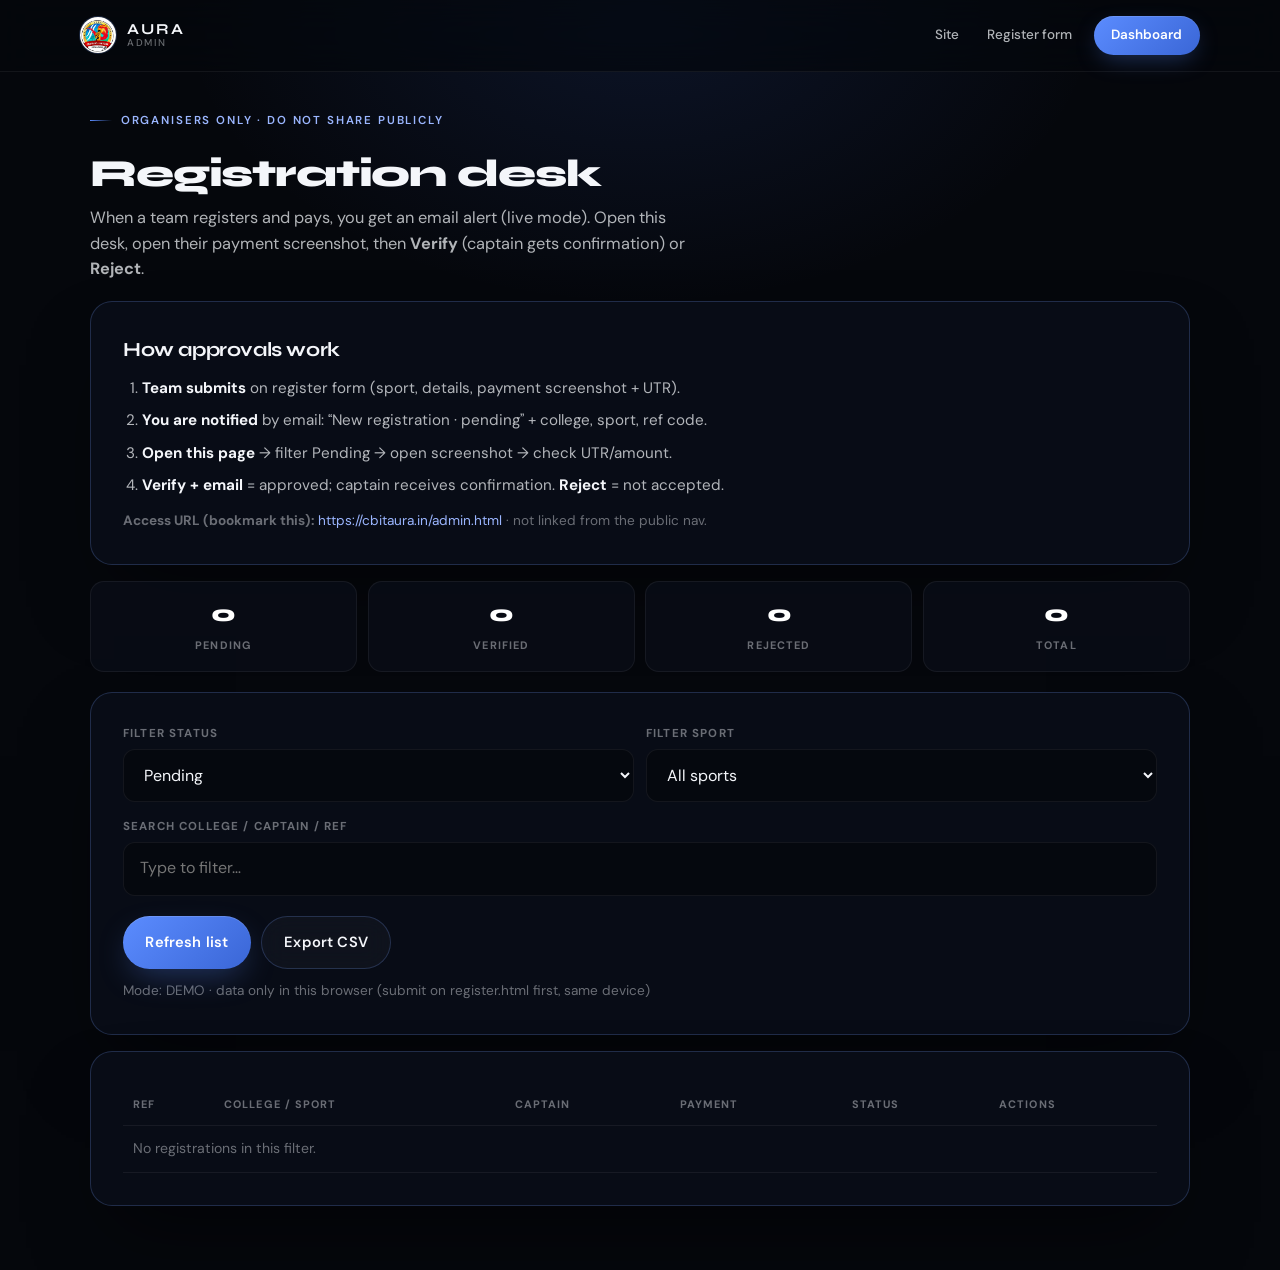
==== commit 476a55a5: "Admin desk flow + organiser notify email on new registration Document approval loop, add login UI fo" ====
--- a/admin.html
+++ b/admin.html
@@ -30,12 +30,51 @@
 
     <main class="page-shell">
       <div class="container" style="max-width: 1100px">
-        <p class="eyebrow">Organisers only</p>
+        <p class="eyebrow">Organisers only · do not share publicly</p>
         <h1 class="reg-page-title" style="font-size: clamp(1.7rem, 4vw, 2.4rem)">Registration desk</h1>
         <p class="reg-page-lead" style="margin-bottom: 1.25rem">
-          Review payment screenshots and team details. Mark <strong>verified</strong> (triggers confirmation email when live)
-          or <strong>rejected</strong>. Demo mode uses this browser’s storage until Supabase is connected.
+          When a team registers and pays, you get an email alert (live mode). Open this desk, open their payment
+          screenshot, then <strong>Verify</strong> (captain gets confirmation) or <strong>Reject</strong>.
         </p>
+
+        <!-- How it works -->
+        <div class="reg-card" style="margin-bottom: 1rem">
+          <h2 class="step-title" style="margin-bottom: 0.75rem">How approvals work</h2>
+          <ol class="admin-steps">
+            <li><strong>Team submits</strong> on register form (sport, details, payment screenshot + UTR).</li>
+            <li><strong>You are notified</strong> by email: “New registration · pending” + college, sport, ref code.</li>
+            <li><strong>Open this page</strong> → filter Pending → open screenshot → check UTR/amount.</li>
+            <li><strong>Verify + email</strong> = approved; captain receives confirmation. <strong>Reject</strong> = not accepted.</li>
+          </ol>
+          <p class="form-note" style="margin-top: 0.85rem; margin-bottom: 0">
+            <strong>Access URL (bookmark this):</strong>
+            <a href="https://cbitaura.in/admin.html" style="color: var(--blue-soft)">https://cbitaura.in/admin.html</a>
+            · not linked from the public nav.
+          </p>
+        </div>
+
+        <!-- Live login (shown when Supabase keys present) -->
+        <div class="reg-card hidden-step" id="admin-login-card" style="margin-bottom: 1rem">
+          <h2 class="step-title">Organiser login</h2>
+          <p class="form-note" style="margin-bottom: 1rem">
+            Live mode uses Supabase Auth. Sign in with the Gmail/college email that was invited as an organiser.
+          </p>
+          <div class="field-row">
+            <div class="field">
+              <label for="login-email">Email</label>
+              <input id="login-email" type="email" autocomplete="username" placeholder="you@gmail.com" />
+            </div>
+            <div class="field">
+              <label for="login-password">Password</label>
+              <input id="login-password" type="password" autocomplete="current-password" placeholder="••••••••" />
+            </div>
+          </div>
+          <div class="form-actions">
+            <button type="button" class="btn btn-primary" id="admin-login-btn">Sign in</button>
+            <button type="button" class="btn btn-ghost" id="admin-logout-btn" hidden>Sign out</button>
+          </div>
+          <p class="form-note" id="login-status" role="status"></p>
+        </div>
 
         <div class="admin-stats" id="admin-stats" aria-live="polite">
           <div class="admin-stat"><span class="n" id="stat-pending">0</span><span class="l">Pending</span></div>
@@ -71,11 +110,6 @@
             <button type="button" class="btn btn-ghost" id="export-csv">Export CSV</button>
           </div>
           <p class="form-note" id="admin-mode-label">Mode: —</p>
-          <p class="form-note">
-            Live mode: create organiser accounts in Supabase Auth (emails listed in <code>js/config.js</code> →
-            <code>ADMIN_EMAILS</code>). Confirmation emails send from the address you set in the Edge Function
-            (<code>CONFIRMATION_FROM</code> — usually <code>noreply@cbitaura.in</code> once Resend + DNS are ready.
-          </p>
         </div>
 
         <div class="reg-card" style="overflow-x: auto">
--- a/css/styles.css
+++ b/css/styles.css
@@ -861,7 +861,7 @@
 /* ─── REGISTER ─── */
 .register-cinema {
   position: relative; overflow: hidden;
-  display: grid; grid-template-columns: 1.4fr 0.7fr; gap: 2rem; align-items: center;
+  display: grid; grid-template-columns: 1fr; gap: 2rem; align-items: center;
   padding: clamp(1.75rem, 4vw, 2.75rem);
   border-radius: 24px; border: 1px solid var(--line-strong);
   box-shadow: var(--shadow);
@@ -1422,6 +1422,41 @@
   text-transform: uppercase;
   color: var(--text-3);
 }
+.admin-steps {
+  margin: 0;
+  padding-left: 1.2rem;
+  color: var(--text-2);
+  font-size: 0.95rem;
+  line-height: 1.55;
+}
+.admin-steps li { margin-bottom: 0.55rem; }
+.admin-steps strong { color: var(--text); }
+
+/* In-site rules viewer */
+.rules-page { max-width: 820px; }
+.rules-frame {
+  padding: 0.65rem !important;
+  overflow: hidden;
+  background: rgba(8, 12, 20, 0.95);
+}
+.rules-img {
+  width: 100%;
+  height: auto;
+  display: block;
+  border-radius: 14px;
+  background: #05070c;
+}
+.rules-pdf {
+  width: 100%;
+  min-height: min(85vh, 1100px);
+  border: 0;
+  border-radius: 14px;
+  background: #05070c;
+}
+.rules-empty {
+  padding: 1.5rem !important;
+}
+
 .admin-stats {
   display: grid;
   grid-template-columns: repeat(4, 1fr);
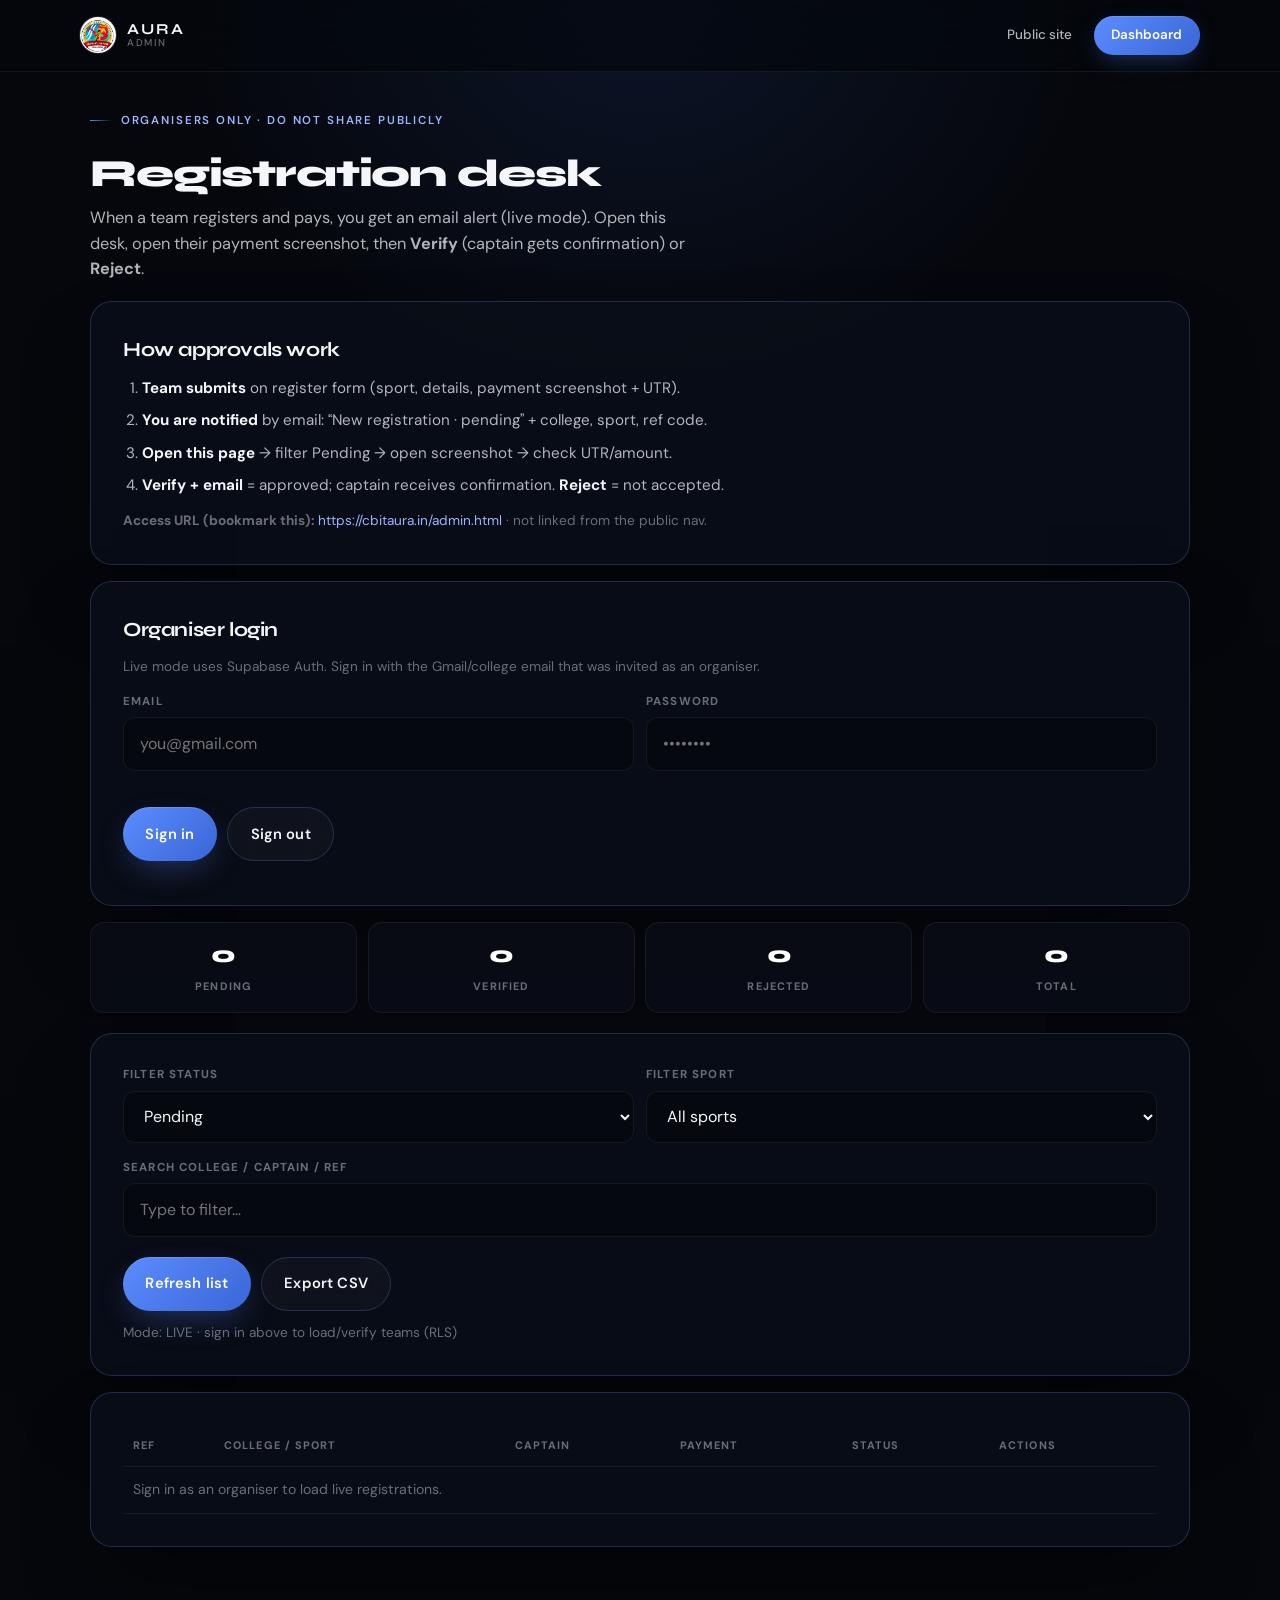
==== commit 51643827: "Hide admin from public UI, restore Oct 7-9, adjust fees." ====
--- a/admin.html
+++ b/admin.html
@@ -21,8 +21,7 @@
           <span class="brand-text"><strong>AURA</strong><span>Admin</span></span>
         </a>
         <nav class="nav-links">
-          <a href="index.html">Site</a>
-          <a href="register.html">Register form</a>
+          <a href="index.html">Public site</a>
           <a class="nav-cta" href="admin.html">Dashboard</a>
         </nav>
       </div>
--- a/css/styles.css
+++ b/css/styles.css
@@ -1351,23 +1351,39 @@
 }
 .pay-box {
   display: grid;
-  grid-template-columns: 160px 1fr;
+  grid-template-columns: 200px 1fr;
   gap: 1.25rem;
-  align-items: center;
+  align-items: start;
   padding: 1.15rem;
   border-radius: 16px;
   border: 1px dashed var(--line-strong);
   background: rgba(91, 140, 255, 0.06);
   margin: 1rem 0;
 }
+.pay-qr-col { display: flex; flex-direction: column; gap: 0.65rem; align-items: stretch; }
+.pay-scanner-tabs {
+  display: flex; flex-wrap: wrap; gap: 0.4rem;
+}
+.pay-scanner-tabs button {
+  font: inherit; font-size: 0.72rem; font-weight: 600;
+  padding: 0.35rem 0.65rem; border-radius: 999px; cursor: pointer;
+  border: 1px solid var(--line-strong);
+  background: rgba(0,0,0,0.25); color: var(--text-2);
+}
+.pay-scanner-tabs button.is-active {
+  background: rgba(91, 140, 255, 0.2);
+  border-color: var(--blue);
+  color: var(--blue-soft);
+}
 .pay-box img {
-  width: 160px; height: 160px;
+  width: 180px; height: 180px;
   object-fit: contain;
   border-radius: 12px;
-  background: #0a0e16;
+  background: #fff;
+  padding: 6px;
 }
 .pay-box .pay-placeholder {
-  width: 160px; height: 160px;
+  width: 180px; height: 180px;
   border-radius: 12px;
   border: 1px solid var(--line);
   display: flex; align-items: center; justify-content: center;
@@ -1377,8 +1393,20 @@
   padding: 0.75rem;
   background: #0a0e16;
 }
+.pay-scanner-label {
+  font-size: 0.78rem; color: var(--text-2); margin: 0; font-weight: 600;
+}
+.pay-scan-note {
+  font-size: 0.78rem; line-height: 1.45; color: var(--text-2);
+  margin: 0; padding: 0.65rem 0.75rem;
+  border-radius: 12px;
+  background: rgba(255, 193, 77, 0.1);
+  border: 1px solid rgba(255, 193, 77, 0.25);
+}
+.pay-scan-note strong { color: #ffc14d; }
 @media (max-width: 560px) {
   .pay-box { grid-template-columns: 1fr; justify-items: center; text-align: center; }
+  .pay-qr-col { align-items: center; }
 }
 .form-actions {
   display: flex;
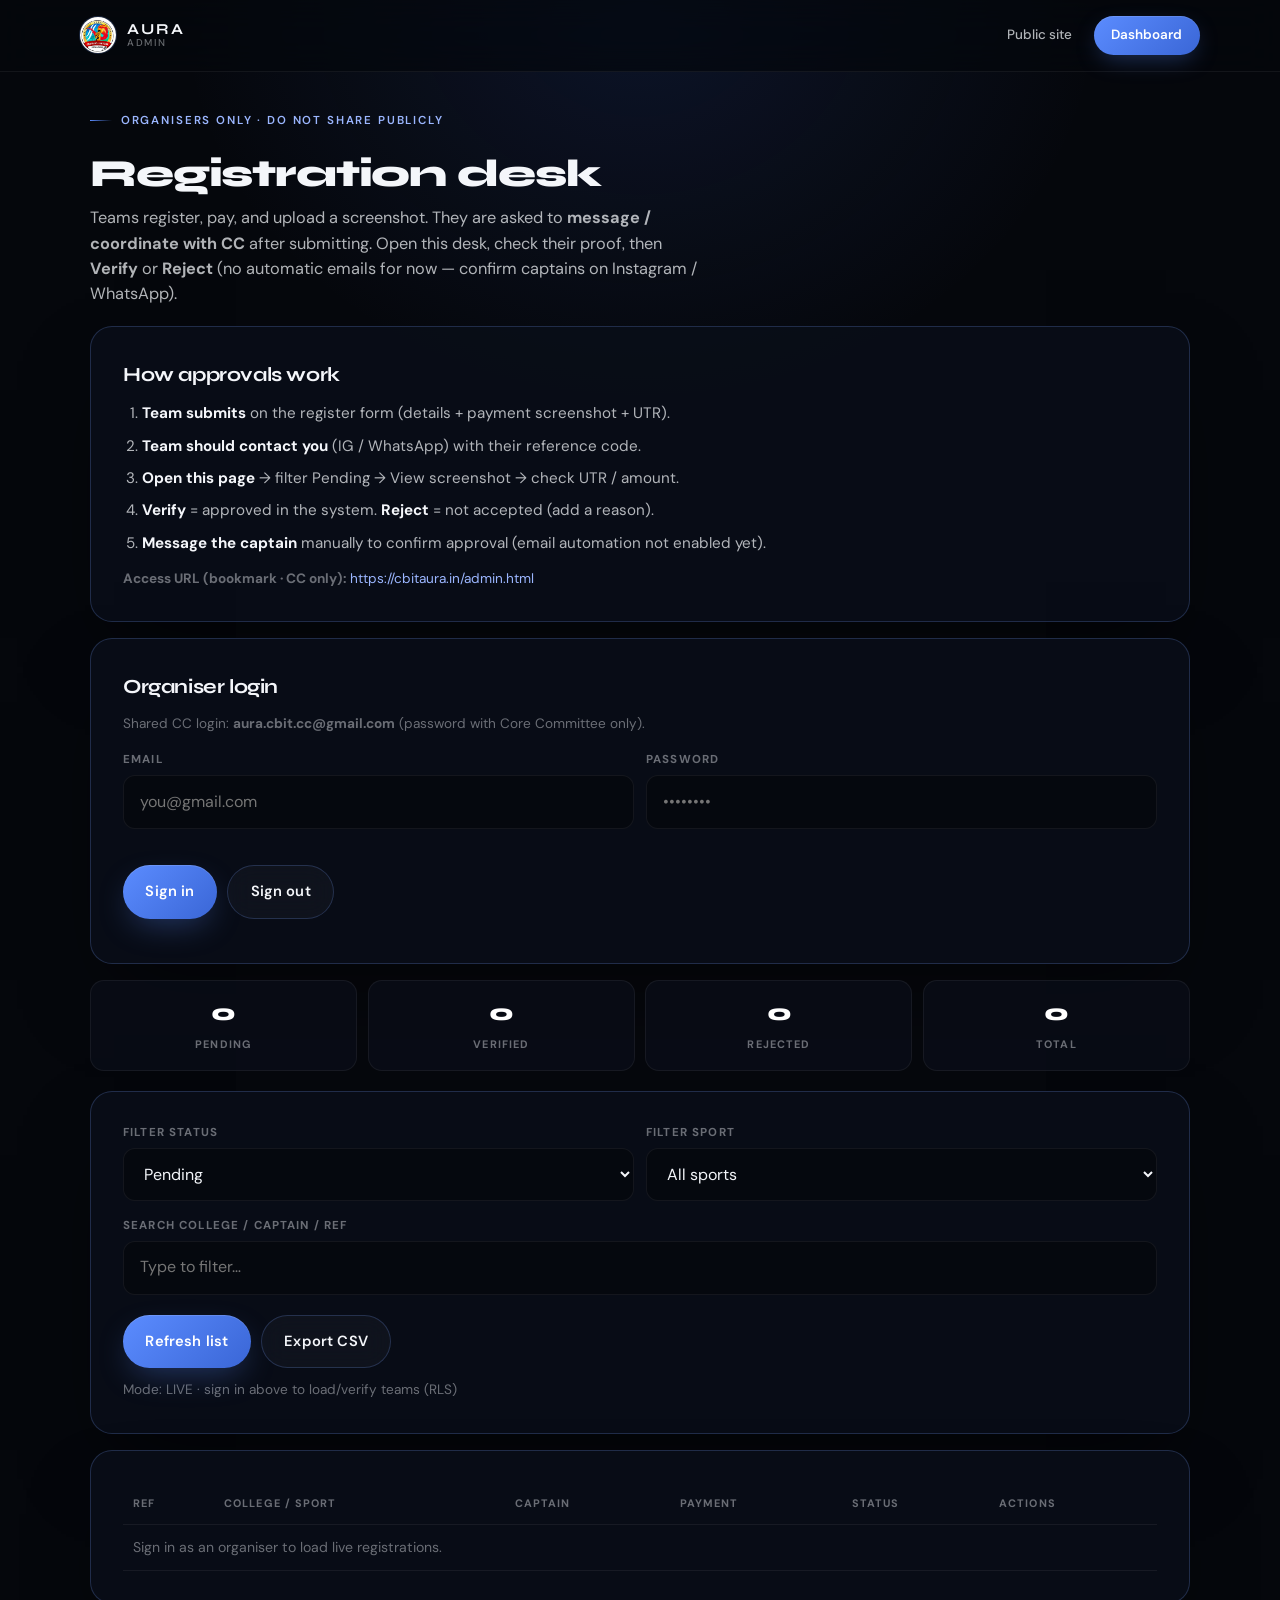
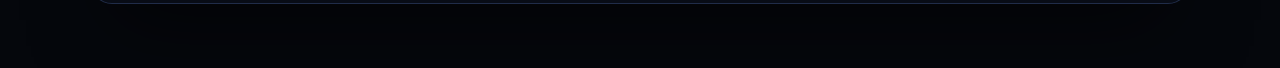
==== commit 2a040b49: "Update registration flow copy: coordinate with organisers, no auto-email." ====
--- a/admin.html
+++ b/admin.html
@@ -32,23 +32,24 @@
         <p class="eyebrow">Organisers only · do not share publicly</p>
         <h1 class="reg-page-title" style="font-size: clamp(1.7rem, 4vw, 2.4rem)">Registration desk</h1>
         <p class="reg-page-lead" style="margin-bottom: 1.25rem">
-          When a team registers and pays, you get an email alert (live mode). Open this desk, open their payment
-          screenshot, then <strong>Verify</strong> (captain gets confirmation) or <strong>Reject</strong>.
+          Teams register, pay, and upload a screenshot. They are asked to <strong>message / coordinate with CC</strong>
+          after submitting. Open this desk, check their proof, then <strong>Verify</strong> or <strong>Reject</strong>
+          (no automatic emails for now — confirm captains on Instagram / WhatsApp).
         </p>
 
         <!-- How it works -->
         <div class="reg-card" style="margin-bottom: 1rem">
           <h2 class="step-title" style="margin-bottom: 0.75rem">How approvals work</h2>
           <ol class="admin-steps">
-            <li><strong>Team submits</strong> on register form (sport, details, payment screenshot + UTR).</li>
-            <li><strong>You are notified</strong> by email: “New registration · pending” + college, sport, ref code.</li>
-            <li><strong>Open this page</strong> → filter Pending → open screenshot → check UTR/amount.</li>
-            <li><strong>Verify + email</strong> = approved; captain receives confirmation. <strong>Reject</strong> = not accepted.</li>
+            <li><strong>Team submits</strong> on the register form (details + payment screenshot + UTR).</li>
+            <li><strong>Team should contact you</strong> (IG / WhatsApp) with their reference code.</li>
+            <li><strong>Open this page</strong> → filter Pending → View screenshot → check UTR / amount.</li>
+            <li><strong>Verify</strong> = approved in the system. <strong>Reject</strong> = not accepted (add a reason).</li>
+            <li><strong>Message the captain</strong> manually to confirm approval (email automation not enabled yet).</li>
           </ol>
           <p class="form-note" style="margin-top: 0.85rem; margin-bottom: 0">
-            <strong>Access URL (bookmark this):</strong>
+            <strong>Access URL (bookmark · CC only):</strong>
             <a href="https://cbitaura.in/admin.html" style="color: var(--blue-soft)">https://cbitaura.in/admin.html</a>
-            · not linked from the public nav.
           </p>
         </div>
 
@@ -56,7 +57,7 @@
         <div class="reg-card hidden-step" id="admin-login-card" style="margin-bottom: 1rem">
           <h2 class="step-title">Organiser login</h2>
           <p class="form-note" style="margin-bottom: 1rem">
-            Live mode uses Supabase Auth. Sign in with the Gmail/college email that was invited as an organiser.
+            Shared CC login: <strong>aura.cbit.cc@gmail.com</strong> (password with Core Committee only).
           </p>
           <div class="field-row">
             <div class="field">
--- a/css/styles.css
+++ b/css/styles.css
@@ -1301,6 +1301,39 @@
   border-color: var(--line-strong);
 }
 .field { margin-bottom: 1rem; }
+.field-hint {
+  display: block;
+  margin-top: 0.35rem;
+  font-size: 0.75rem;
+  color: var(--text-3);
+  line-height: 1.4;
+}
+.coord-box {
+  margin: 1rem 0 1.25rem;
+  padding: 0.9rem 1rem;
+  border-radius: 14px;
+  border: 1px solid var(--line-strong);
+  background: rgba(91, 140, 255, 0.08);
+}
+.coord-box .coord-title {
+  margin: 0 0 0.5rem;
+  font-size: 0.8rem;
+  font-weight: 700;
+  color: var(--blue-soft);
+  text-transform: uppercase;
+  letter-spacing: 0.04em;
+}
+.coord-box ul {
+  margin: 0;
+  padding: 0;
+  list-style: none;
+}
+.coord-box li {
+  margin: 0.35rem 0;
+  font-size: 0.92rem;
+  color: var(--text);
+}
+.coord-box a { color: var(--blue-soft); }
 .field label {
   display: block;
   font-size: 0.72rem;
@@ -1349,20 +1382,45 @@
   border: 1px solid var(--line);
   color: var(--text-2);
 }
-.pay-box {
+.pay-box-stack {
   display: grid;
-  grid-template-columns: 200px 1fr;
-  gap: 1.25rem;
+  grid-template-columns: minmax(260px, 320px) 1fr;
+  gap: 1.5rem;
   align-items: start;
-  padding: 1.15rem;
+  padding: 1.25rem;
   border-radius: 16px;
-  border: 1px dashed var(--line-strong);
+  border: 1px solid var(--line-strong);
   background: rgba(91, 140, 255, 0.06);
   margin: 1rem 0;
 }
-.pay-qr-col { display: flex; flex-direction: column; gap: 0.65rem; align-items: stretch; }
+.pay-qr-panel {
+  display: flex;
+  flex-direction: column;
+  gap: 0.7rem;
+  align-items: center;
+  text-align: center;
+}
+.pay-qr-frame {
+  width: 100%;
+  max-width: 300px;
+  aspect-ratio: 1 / 1;
+  background: #fff;
+  border-radius: 16px;
+  padding: 14px;
+  box-sizing: border-box;
+  box-shadow: 0 0 0 1px rgba(255,255,255,0.08);
+}
+.pay-qr-frame img {
+  width: 100%;
+  height: 100%;
+  object-fit: contain;
+  display: block;
+  image-rendering: pixelated;
+  image-rendering: crisp-edges;
+  background: #fff;
+}
 .pay-scanner-tabs {
-  display: flex; flex-wrap: wrap; gap: 0.4rem;
+  display: flex; flex-wrap: wrap; gap: 0.4rem; justify-content: center;
 }
 .pay-scanner-tabs button {
   font: inherit; font-size: 0.72rem; font-weight: 600;
@@ -1375,38 +1433,41 @@
   border-color: var(--blue);
   color: var(--blue-soft);
 }
-.pay-box img {
-  width: 180px; height: 180px;
-  object-fit: contain;
-  border-radius: 12px;
-  background: #fff;
-  padding: 6px;
-}
-.pay-box .pay-placeholder {
-  width: 180px; height: 180px;
-  border-radius: 12px;
-  border: 1px solid var(--line);
-  display: flex; align-items: center; justify-content: center;
-  text-align: center;
-  font-size: 0.75rem;
-  color: var(--text-3);
-  padding: 0.75rem;
-  background: #0a0e16;
-}
 .pay-scanner-label {
-  font-size: 0.78rem; color: var(--text-2); margin: 0; font-weight: 600;
-}
+  font-size: 0.9rem; color: var(--text); margin: 0; font-weight: 700;
+}
+.pay-upi-id {
+  font-size: 0.88rem; color: var(--text); margin: 0;
+  padding: 0.6rem 0.75rem;
+  border-radius: 10px;
+  background: rgba(91, 140, 255, 0.12);
+  border: 1px solid var(--line-strong);
+  word-break: break-all;
+  width: 100%;
+  box-sizing: border-box;
+}
+.pay-upi-id strong { color: var(--blue-soft); font-weight: 700; }
 .pay-scan-note {
   font-size: 0.78rem; line-height: 1.45; color: var(--text-2);
   margin: 0; padding: 0.65rem 0.75rem;
   border-radius: 12px;
   background: rgba(255, 193, 77, 0.1);
   border: 1px solid rgba(255, 193, 77, 0.25);
+  text-align: left;
+  width: 100%;
+  box-sizing: border-box;
 }
 .pay-scan-note strong { color: #ffc14d; }
-@media (max-width: 560px) {
-  .pay-box { grid-template-columns: 1fr; justify-items: center; text-align: center; }
-  .pay-qr-col { align-items: center; }
+.pay-fields { min-width: 0; }
+@media (max-width: 720px) {
+  .pay-box-stack {
+    grid-template-columns: 1fr;
+    justify-items: stretch;
+  }
+  .pay-qr-frame {
+    max-width: 320px;
+    margin: 0 auto;
+  }
 }
 .form-actions {
   display: flex;
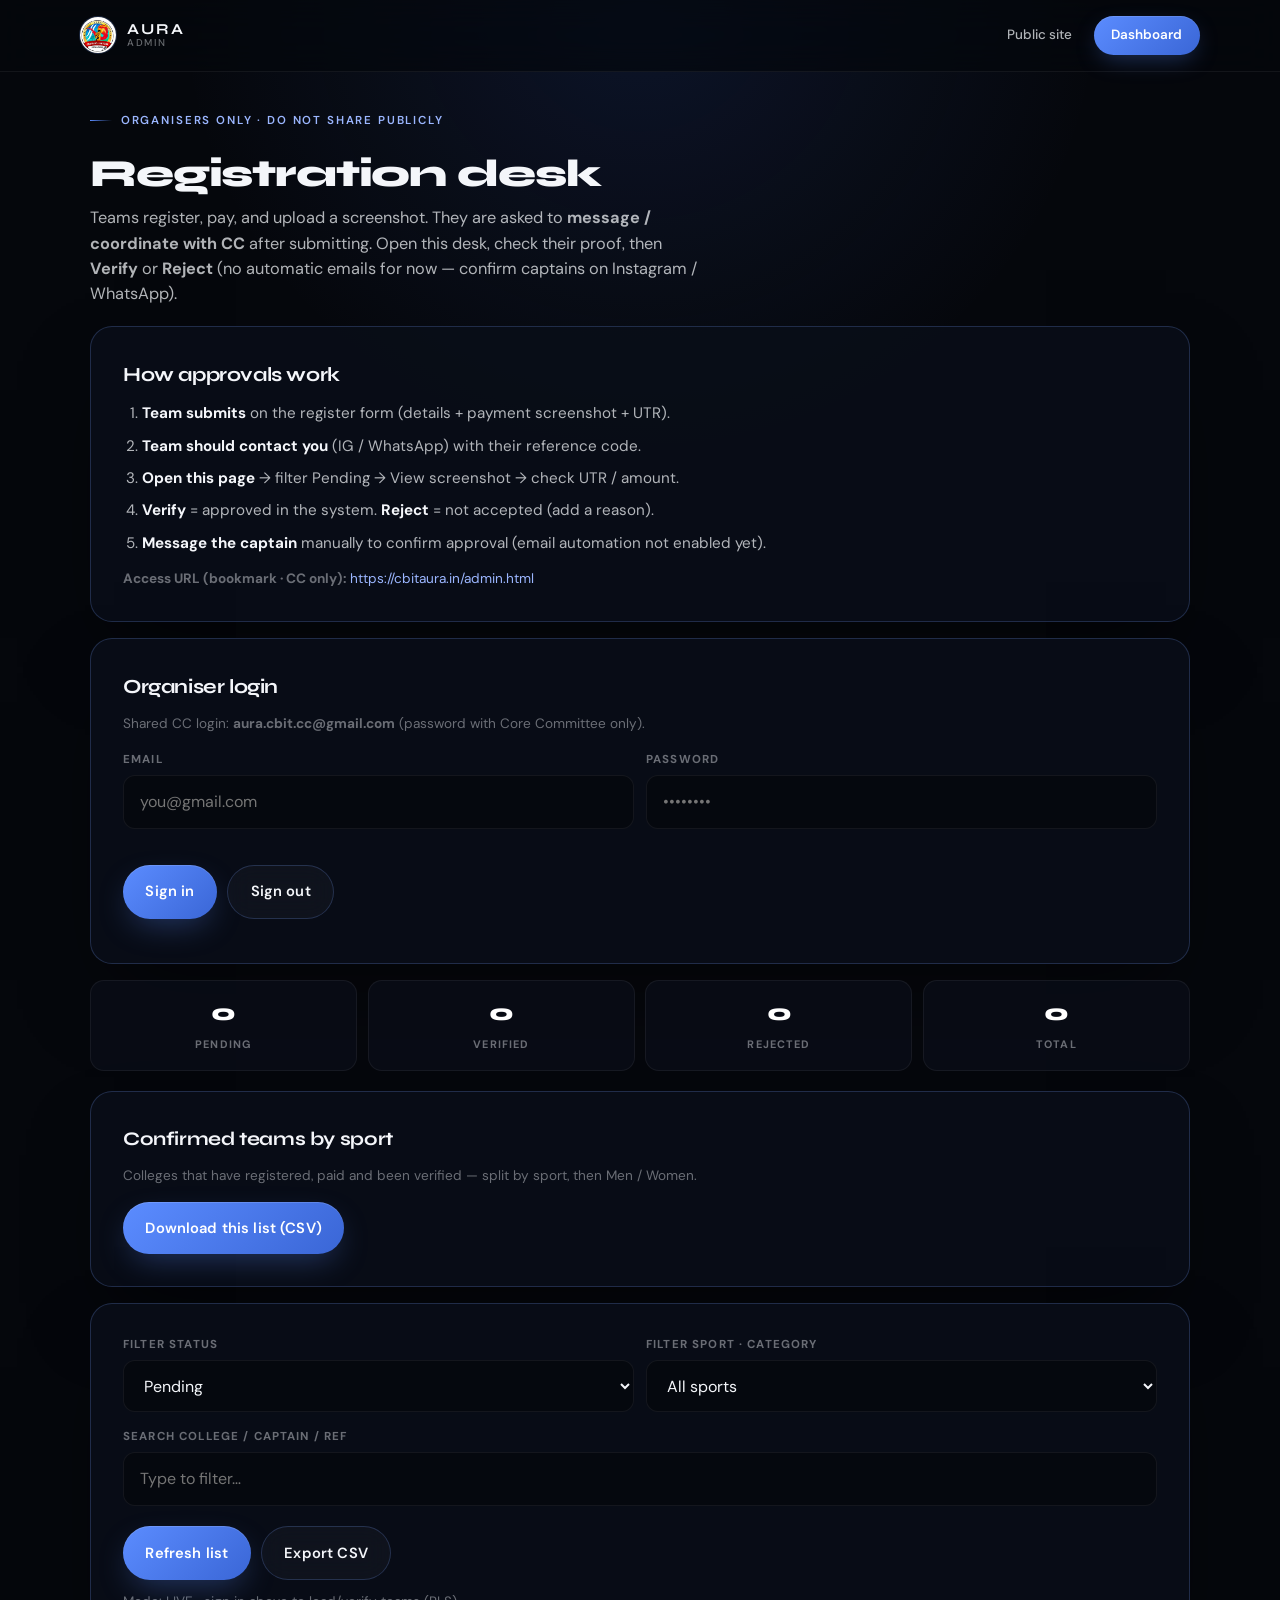
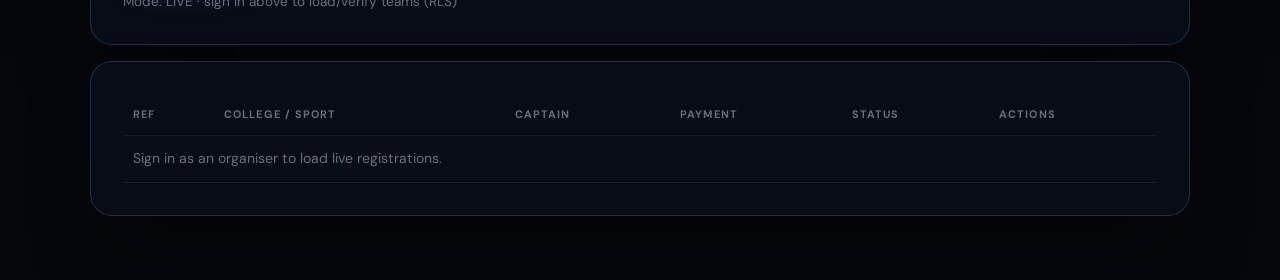
==== commit 32a39d63: "Admin: Men/Women sport filter, confirmed-teams list, payment check. - Sport filter lists every sport" ====
--- a/admin.html
+++ b/admin.html
@@ -83,6 +83,18 @@
           <div class="admin-stat"><span class="n" id="stat-total">0</span><span class="l">Total</span></div>
         </div>
 
+        <div class="reg-card" id="admin-summary-card" style="margin-bottom: 1rem; overflow-x: auto">
+          <h2 class="step-title" style="font-size: 1.2rem; margin-bottom: 0.35rem">Confirmed teams by sport</h2>
+          <p class="form-note" style="margin-bottom: 0.9rem">
+            Colleges that have registered, paid and been verified — split by sport, then Men / Women.
+          </p>
+          <p class="form-note" id="admin-summary" style="margin-bottom: 0.9rem"></p>
+          <div id="admin-teams"></div>
+          <div class="form-actions" style="margin-top: 1rem">
+            <button type="button" class="btn btn-primary" id="export-teams">Download this list (CSV)</button>
+          </div>
+        </div>
+
         <div class="reg-card" style="margin-bottom: 1rem">
           <div class="field-row">
             <div class="field">
@@ -95,7 +107,7 @@
               </select>
             </div>
             <div class="field">
-              <label for="filter-sport">Filter sport</label>
+              <label for="filter-sport">Filter sport · category</label>
               <select id="filter-sport">
                 <option value="all">All sports</option>
               </select>
--- a/css/styles.css
+++ b/css/styles.css
@@ -810,6 +810,8 @@
 .tag-women { background: rgba(180, 80, 160, 0.1); color: #9a3a88; }
 .tag-outdoor { background: rgba(30, 130, 95, 0.1); color: #187a52; }
 .tag-indoor { background: rgba(110, 85, 190, 0.1); color: #5540a8; }
+.tag-limited { background: rgba(255, 143, 61, 0.14); color: #c25a10; }
+.tag-closed { background: rgba(255, 90, 90, 0.14); color: #c0332c; }
 .sport-body p { font-size: 0.88rem; color: #5a6785; line-height: 1.5; }
 .sport-foot {
   margin-top: auto; padding-top: 0.7rem;
@@ -1334,6 +1336,47 @@
   color: var(--text);
 }
 .coord-box a { color: var(--blue-soft); }
+.sport-date-banner {
+  margin: 0 0 1rem;
+  padding: 0.75rem 1rem;
+  border-radius: 12px;
+  border: 1px solid rgba(255, 193, 77, 0.35);
+  background: rgba(255, 193, 77, 0.1);
+  color: var(--text);
+  font-size: 0.9rem;
+  line-height: 1.45;
+}
+.sport-date-banner strong { color: #ffc14d; }
+.rules-embed-card {
+  border-radius: 16px;
+  border: 1px solid var(--line-strong);
+  background: rgba(0,0,0,0.25);
+  padding: 0.75rem;
+  margin-bottom: 1rem;
+  max-height: 70vh;
+  overflow: auto;
+}
+.rules-embed-card img {
+  width: 100%;
+  height: auto;
+  display: block;
+  border-radius: 10px;
+  background: #0a0e16;
+}
+.rules-ack {
+  display: flex;
+  gap: 0.65rem;
+  align-items: flex-start;
+  margin: 0.5rem 0 0.25rem;
+  font-size: 0.9rem;
+  color: var(--text-2);
+  line-height: 1.45;
+  cursor: pointer;
+}
+.rules-ack input {
+  margin-top: 0.2rem;
+  flex-shrink: 0;
+}
 .field label {
   display: block;
   font-size: 0.72rem;
@@ -1675,6 +1718,18 @@
 .sport-pick.is-selected .sport-pick-meta {
   color: var(--blue-soft);
 }
+.sport-pick.is-closed {
+  cursor: not-allowed;
+  opacity: 0.45;
+}
+.sport-pick.is-closed:hover {
+  border-color: var(--line);
+  background: rgba(5, 7, 12, 0.55);
+}
+.sport-pick.is-closed .sport-pick-meta {
+  color: #ff8a8a;
+  font-weight: 700;
+}
 
 /* Field section divider (PD block) */
 .field-divider {
@@ -1767,6 +1822,8 @@
 
 #submit-status.is-error { color: #ff8a8a; }
 #submit-status.is-ok { color: #5ee09a; }
+.form-note.is-error { color: #ff8a8a; }
+.form-note.is-ok { color: #5ee09a; }
 
 /* ============================================================
    INSANE POST-HERO v3 — conversion design system
@@ -2066,3 +2123,126 @@
   .sports-cta { flex-direction: column; align-items: stretch; }
   .sports-cta .btn { width: 100%; }
 }
+
+/* ============================================================
+   Sponsors / partners — logos always shown whole (object-fit: contain)
+   ============================================================ */
+.sec-sponsors {
+  background: linear-gradient(180deg, #0a0f18, #060910);
+}
+.sponsors-grid {
+  display: grid;
+  grid-template-columns: minmax(0, 0.78fr) minmax(0, 1.22fr);
+  gap: clamp(1rem, 2.5vw, 1.5rem);
+  align-items: stretch;
+}
+.sponsor-card {
+  margin: 0;
+  display: flex;
+  flex-direction: column;
+  border-radius: 22px;
+  overflow: hidden;
+  border: 1px solid rgba(255, 255, 255, 0.1);
+  background: rgba(12, 16, 28, 0.85);
+  box-shadow: 0 30px 70px -40px rgba(59, 102, 214, 0.5);
+  transition: transform 0.25s var(--ease), border-color 0.25s;
+}
+.sponsor-card:hover {
+  transform: translateY(-3px);
+  border-color: rgba(120, 160, 255, 0.4);
+}
+.sponsor-feature { grid-row: span 2; }
+.sponsor-media {
+  flex: 1;
+  display: flex;
+  align-items: center;
+  justify-content: center;
+  min-height: 250px;
+  padding: clamp(0.9rem, 2vw, 1.4rem);
+  background: #0c101c;
+}
+.sponsor-media img {
+  display: block;
+  max-width: 100%;
+  width: auto;
+  height: auto;
+  object-fit: contain; /* never crop a sponsor's logo */
+}
+.sponsor-feature .sponsor-media { min-height: 520px; }
+.sponsor-feature .sponsor-media img { max-height: 620px; border-radius: 10px; }
+.sponsor-media-white { background: #fff; }
+.sponsor-media-yello { background: #ffc20f; }
+.sponsor-media-white img,
+.sponsor-media-yello img { max-height: 230px; }
+.sponsor-card figcaption {
+  display: flex;
+  flex-direction: column;
+  gap: 0.2rem;
+  padding: 1rem 1.25rem 1.15rem;
+  border-top: 1px solid rgba(255, 255, 255, 0.08);
+}
+.sponsor-role {
+  font-size: 0.68rem;
+  font-weight: 800;
+  letter-spacing: 0.12em;
+  text-transform: uppercase;
+  color: var(--blue-soft);
+}
+.sponsor-card figcaption strong {
+  font-family: var(--font-display);
+  font-size: 1.05rem;
+  letter-spacing: -0.01em;
+  color: var(--text);
+}
+
+/* compact 3-up version used on the registration page */
+.sponsors-block { margin-top: 2.5rem; }
+.sponsors-block-title {
+  font-size: 0.72rem;
+  font-weight: 800;
+  letter-spacing: 0.14em;
+  text-transform: uppercase;
+  color: var(--text-3);
+  margin: 0 0 0.9rem;
+}
+.sponsors-grid-compact { grid-template-columns: repeat(3, minmax(0, 1fr)); }
+.sponsors-grid-compact .sponsor-feature { grid-row: auto; }
+.sponsors-grid-compact .sponsor-media,
+.sponsors-grid-compact .sponsor-feature .sponsor-media { min-height: 290px; }
+.sponsors-grid-compact .sponsor-feature .sponsor-media img { max-height: 270px; }
+.sponsors-grid-compact .sponsor-media-white img,
+.sponsors-grid-compact .sponsor-media-yello img { max-height: 200px; }
+.sponsors-grid-compact .sponsor-card figcaption strong { font-size: 0.92rem; }
+
+@media (max-width: 860px) {
+  .sponsors-grid { grid-template-columns: 1fr; }
+  .sponsor-feature { grid-row: auto; }
+  .sponsor-media { min-height: 0; }
+  .sponsor-feature .sponsor-media { min-height: 0; }
+  .sponsor-feature .sponsor-media img { max-height: 460px; }
+}
+@media (max-width: 640px) {
+  .sponsors-grid-compact { grid-template-columns: 1fr; }
+  .sponsors-grid-compact .sponsor-media,
+  .sponsors-grid-compact .sponsor-feature .sponsor-media { min-height: 0; }
+  .sponsors-grid-compact .sponsor-feature .sponsor-media img { max-height: 420px; }
+}
+
+/* Admin: payment check badges + grouped team list */
+.pay-badge {
+  display: inline-block;
+  margin-top: 0.35rem;
+  padding: 0.2rem 0.6rem;
+  border-radius: 10px;
+  font-size: 0.7rem;
+  font-weight: 700;
+  line-height: 1.35;
+}
+.pay-ok { background: rgba(94, 224, 154, 0.14); color: #5ee09a; }
+.pay-warn { background: rgba(255, 193, 77, 0.16); color: #ffc14d; }
+.pay-std { background: rgba(155, 182, 255, 0.14); color: var(--blue-soft); }
+.team-group { margin-top: 0.75rem; padding: 0.7rem 0.9rem; border: 1px solid var(--line); border-radius: 12px; background: rgba(5, 7, 12, 0.5); }
+.team-group-title { font-family: var(--font-display); font-size: 1rem; margin: 0; }
+.team-group-title span { color: var(--text-3); font-weight: 500; }
+.team-group ol { margin: 0.55rem 0 0; padding-left: 1.3rem; }
+.team-group li { margin: 0.3rem 0; line-height: 1.5; }
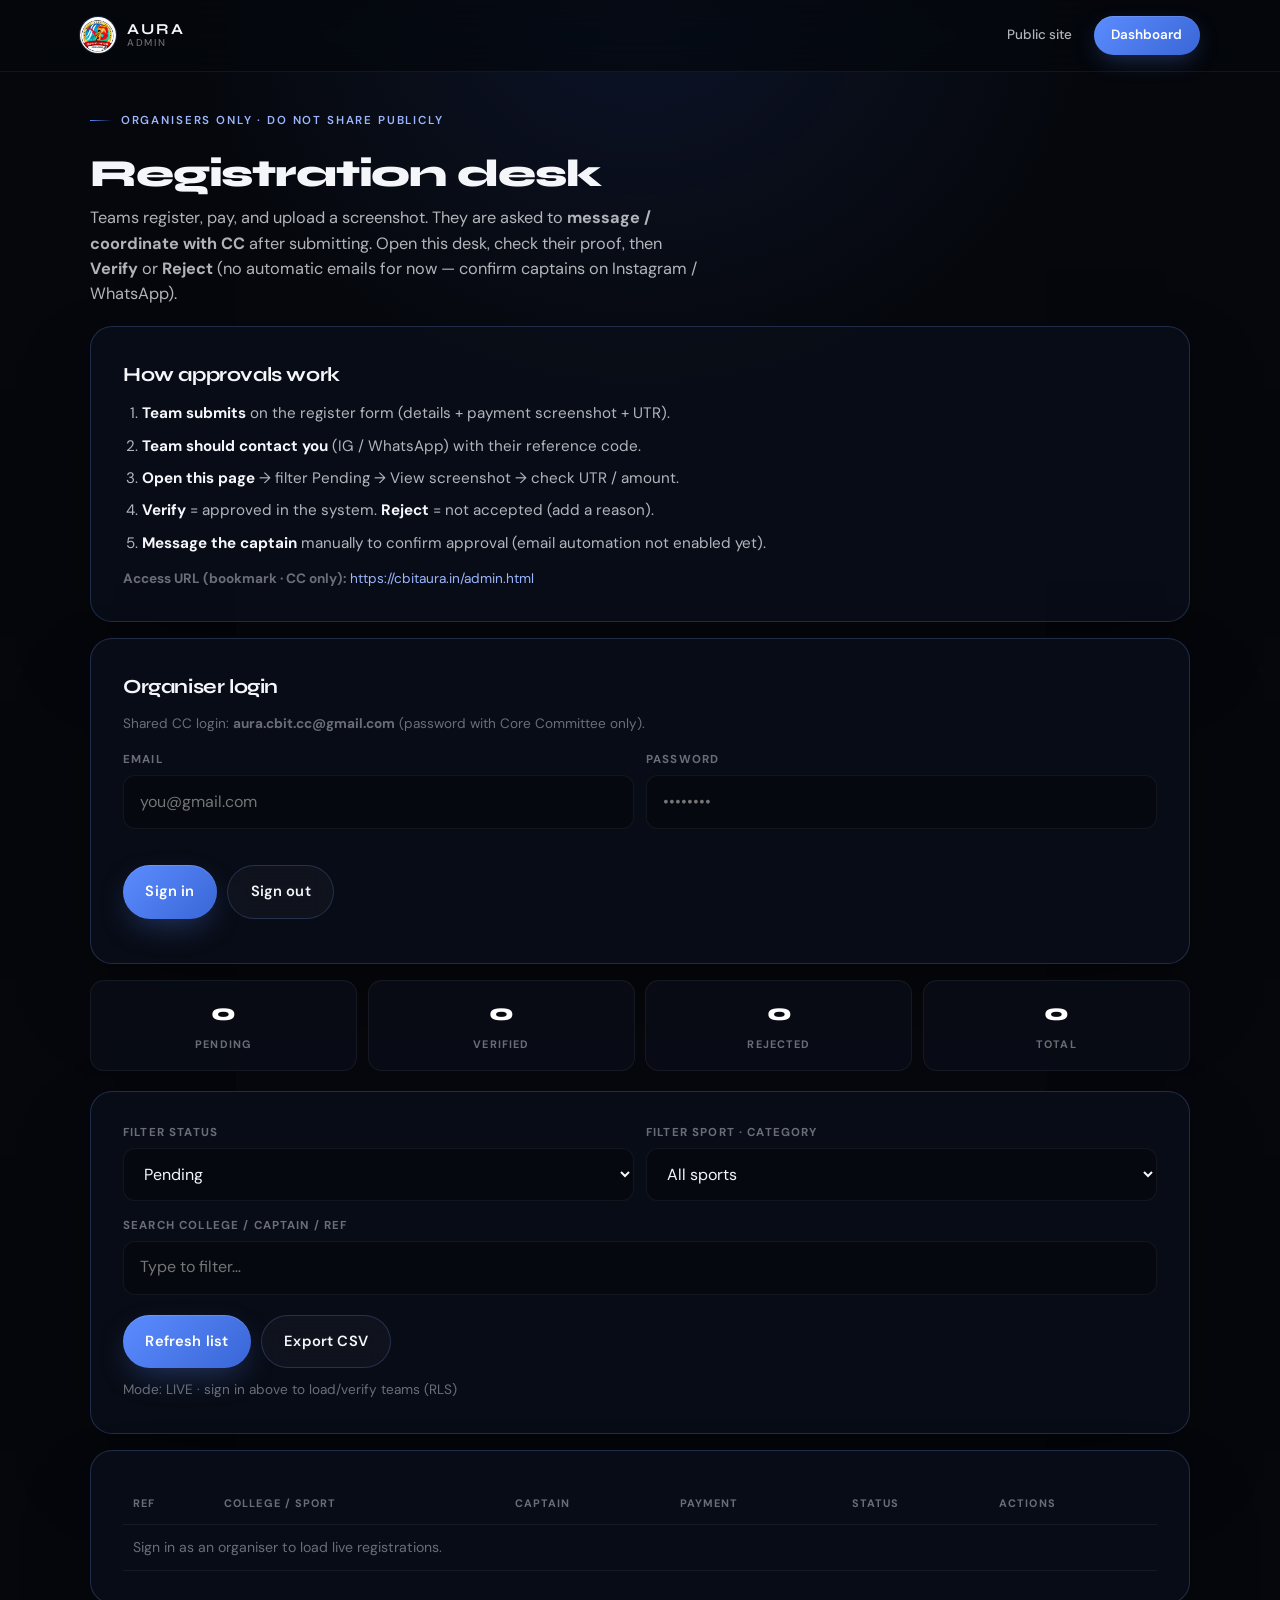
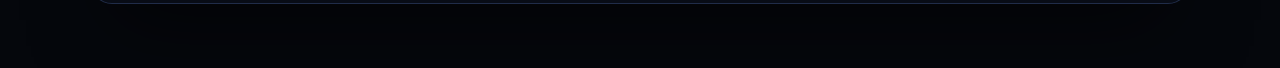
==== commit 1011e650: "Admin: remove the confirmed-teams section. The section wasn't needed. The Men/Women sport filter and" ====
--- a/admin.html
+++ b/admin.html
@@ -83,18 +83,6 @@
           <div class="admin-stat"><span class="n" id="stat-total">0</span><span class="l">Total</span></div>
         </div>
 
-        <div class="reg-card" id="admin-summary-card" style="margin-bottom: 1rem; overflow-x: auto">
-          <h2 class="step-title" style="font-size: 1.2rem; margin-bottom: 0.35rem">Confirmed teams by sport</h2>
-          <p class="form-note" style="margin-bottom: 0.9rem">
-            Colleges that have registered, paid and been verified — split by sport, then Men / Women.
-          </p>
-          <p class="form-note" id="admin-summary" style="margin-bottom: 0.9rem"></p>
-          <div id="admin-teams"></div>
-          <div class="form-actions" style="margin-top: 1rem">
-            <button type="button" class="btn btn-primary" id="export-teams">Download this list (CSV)</button>
-          </div>
-        </div>
-
         <div class="reg-card" style="margin-bottom: 1rem">
           <div class="field-row">
             <div class="field">
--- a/css/styles.css
+++ b/css/styles.css
@@ -2241,8 +2241,3 @@
 .pay-ok { background: rgba(94, 224, 154, 0.14); color: #5ee09a; }
 .pay-warn { background: rgba(255, 193, 77, 0.16); color: #ffc14d; }
 .pay-std { background: rgba(155, 182, 255, 0.14); color: var(--blue-soft); }
-.team-group { margin-top: 0.75rem; padding: 0.7rem 0.9rem; border: 1px solid var(--line); border-radius: 12px; background: rgba(5, 7, 12, 0.5); }
-.team-group-title { font-family: var(--font-display); font-size: 1rem; margin: 0; }
-.team-group-title span { color: var(--text-3); font-weight: 500; }
-.team-group ol { margin: 0.55rem 0 0; padding-left: 1.3rem; }
-.team-group li { margin: 0.3rem 0; line-height: 1.5; }
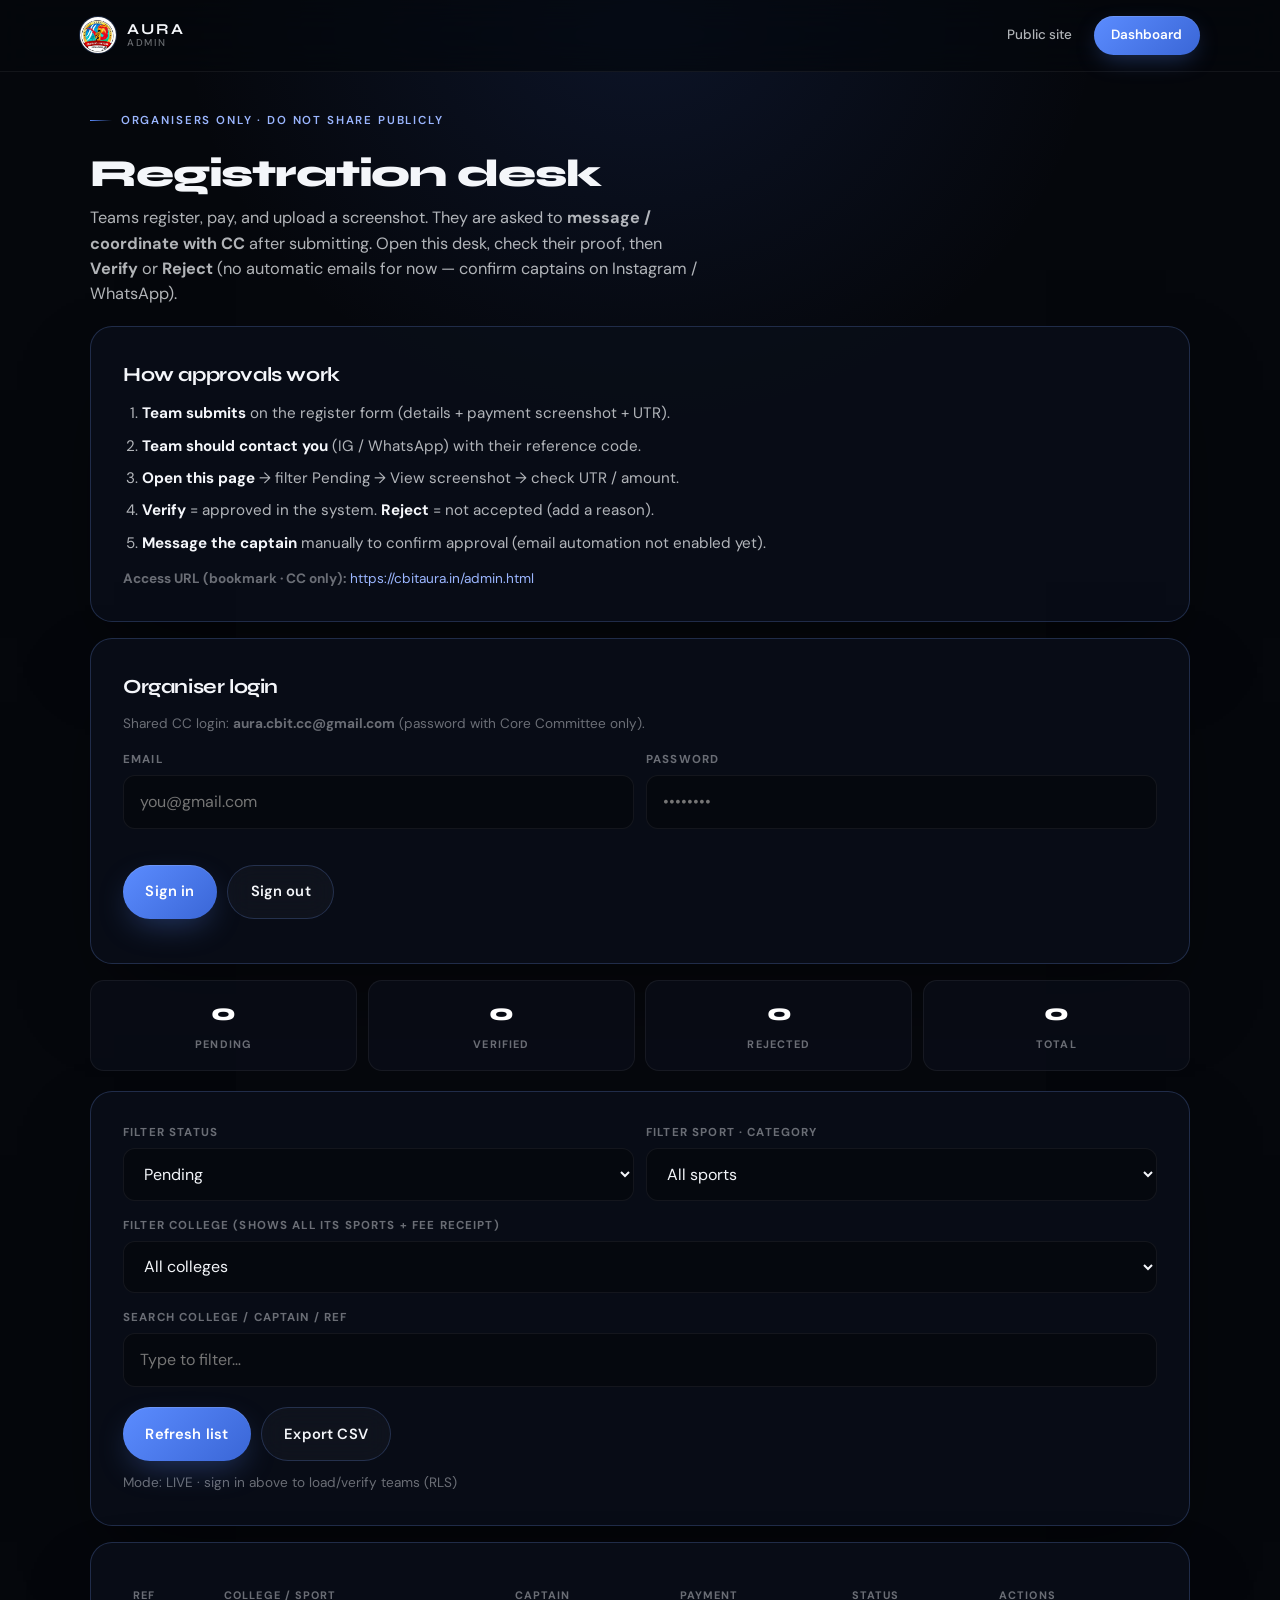
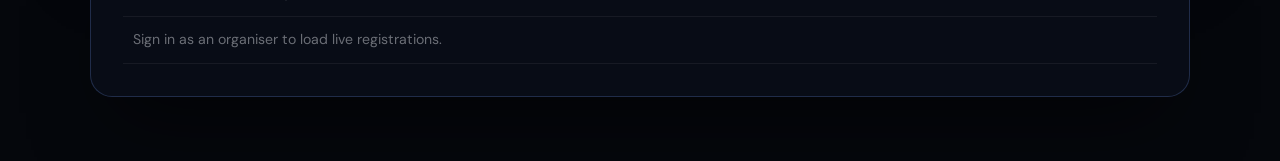
==== commit b5ca47d9: "Admin: college filter with all-sports college view, fee receipts and printable receipt; pending-amou" ====
--- a/admin.html
+++ b/admin.html
@@ -102,6 +102,12 @@
             </div>
           </div>
           <div class="field">
+            <label for="filter-college">Filter college (shows all its sports + fee receipt)</label>
+            <select id="filter-college">
+              <option value="all">All colleges</option>
+            </select>
+          </div>
+          <div class="field">
             <label for="search-q">Search college / captain / ref</label>
             <input id="search-q" type="search" placeholder="Type to filter…" autocomplete="off" />
           </div>
@@ -111,6 +117,8 @@
           </div>
           <p class="form-note" id="admin-mode-label">Mode: —</p>
         </div>
+
+        <div class="reg-card college-card" id="college-summary" hidden></div>
 
         <div class="reg-card" style="overflow-x: auto">
           <table class="admin-table" id="admin-table">
@@ -134,7 +142,7 @@
       </div>
     </main>
 
-    <script src="js/config.js"></script>
-    <script src="js/admin.js"></script>
+    <script src="js/config.js?v=9"></script>
+    <script src="js/admin.js?v=9"></script>
   </body>
 </html>
--- a/css/styles.css
+++ b/css/styles.css
@@ -2241,3 +2241,15 @@
 .pay-ok { background: rgba(94, 224, 154, 0.14); color: #5ee09a; }
 .pay-warn { background: rgba(255, 193, 77, 0.16); color: #ffc14d; }
 .pay-std { background: rgba(155, 182, 255, 0.14); color: var(--blue-soft); }
+
+/* admin: college view + fee receipts */
+.college-card { margin-bottom: 1rem; border-color: rgba(91, 140, 255, 0.45); }
+.college-head { display: flex; flex-wrap: wrap; gap: 0.75rem; justify-content: space-between; align-items: flex-start; margin-bottom: 0.9rem; }
+.college-stats { margin-bottom: 1rem; }
+.college-grid { display: grid; grid-template-columns: repeat(auto-fill, minmax(260px, 1fr)); gap: 0.75rem; }
+.college-item { border: 1px solid rgba(255, 255, 255, 0.12); border-radius: 14px; padding: 0.85rem; background: rgba(255, 255, 255, 0.03); }
+.college-item-top { display: flex; justify-content: space-between; gap: 0.5rem; align-items: center; margin-bottom: 0.3rem; }
+.college-item-meta { font-size: 0.75rem; color: var(--text-3); margin-bottom: 0.4rem; }
+.college-item-fee { font-size: 0.8rem; margin-bottom: 0.5rem; }
+.college-receipt img { width: 100%; max-height: 220px; object-fit: cover; object-position: top; border-radius: 10px; border: 1px solid rgba(255, 255, 255, 0.14); display: block; }
+a.act-college { color: inherit; text-decoration: underline dotted; text-underline-offset: 3px; }
